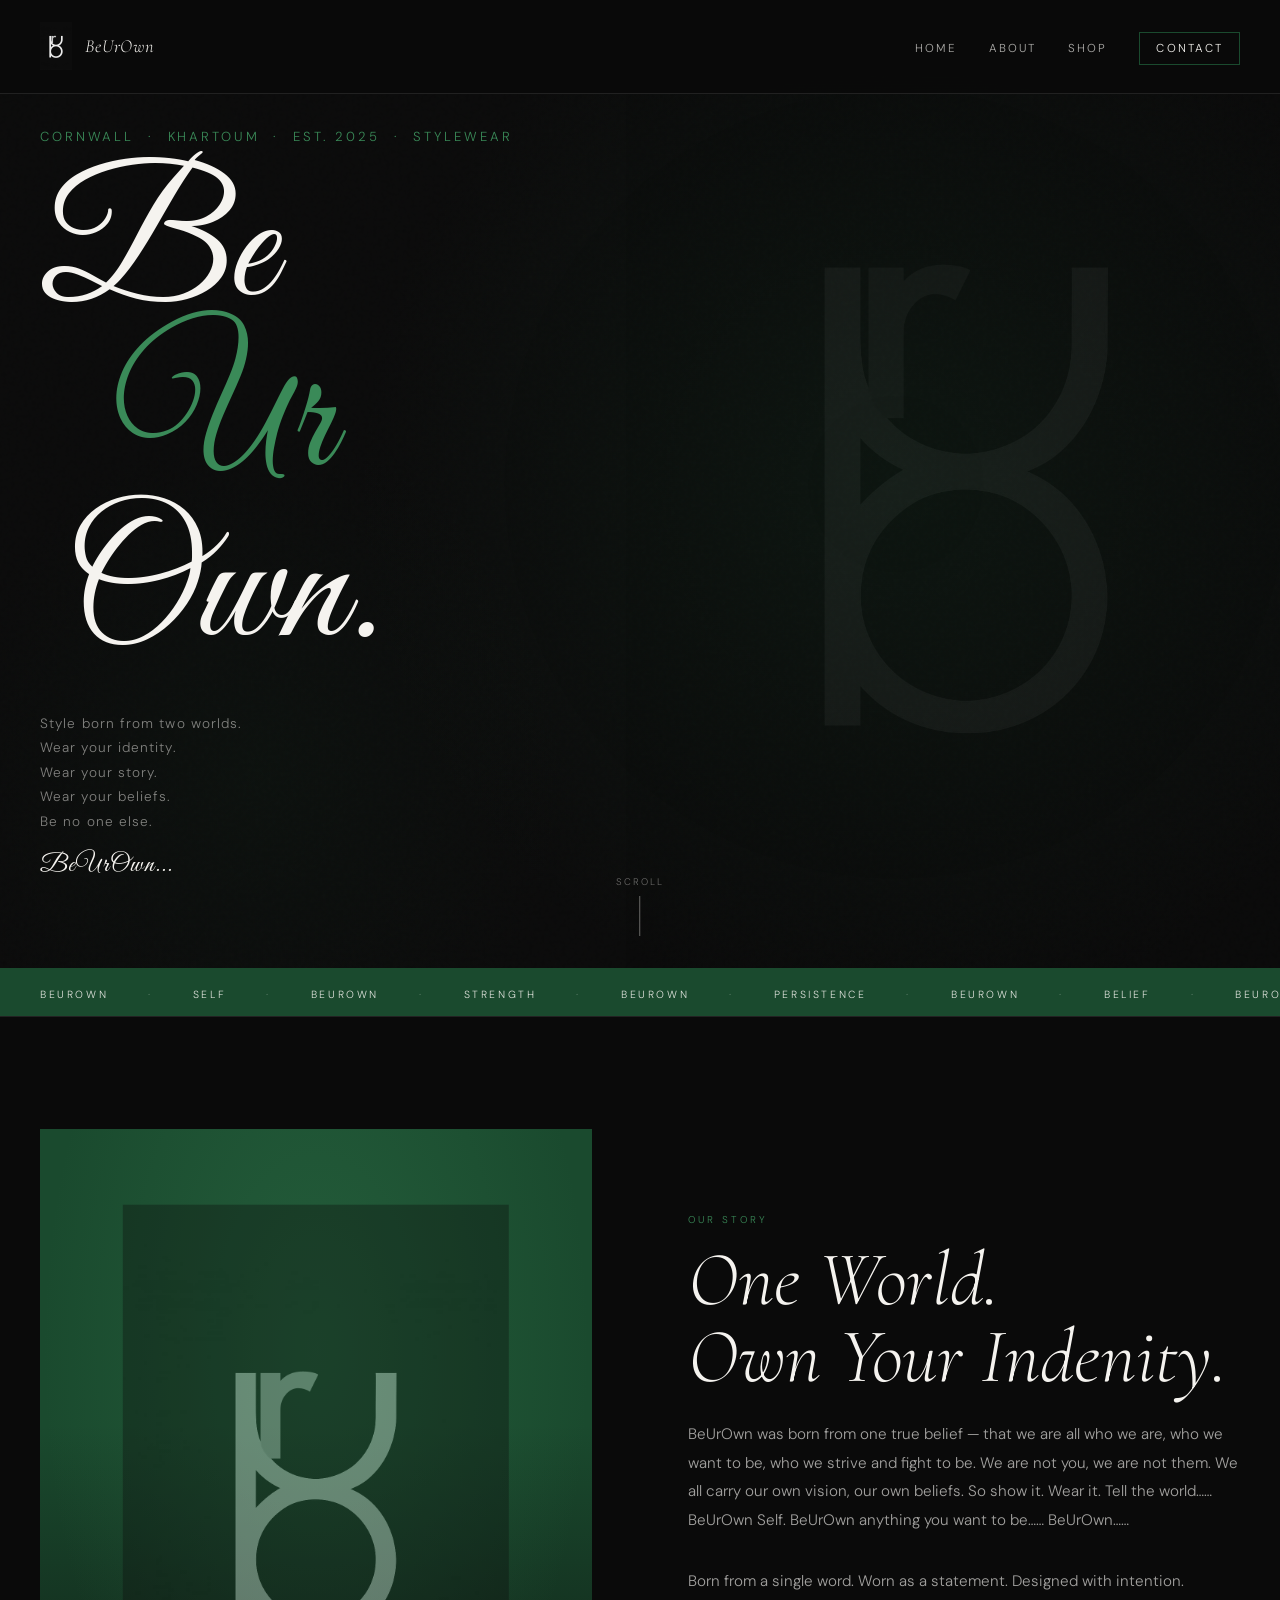
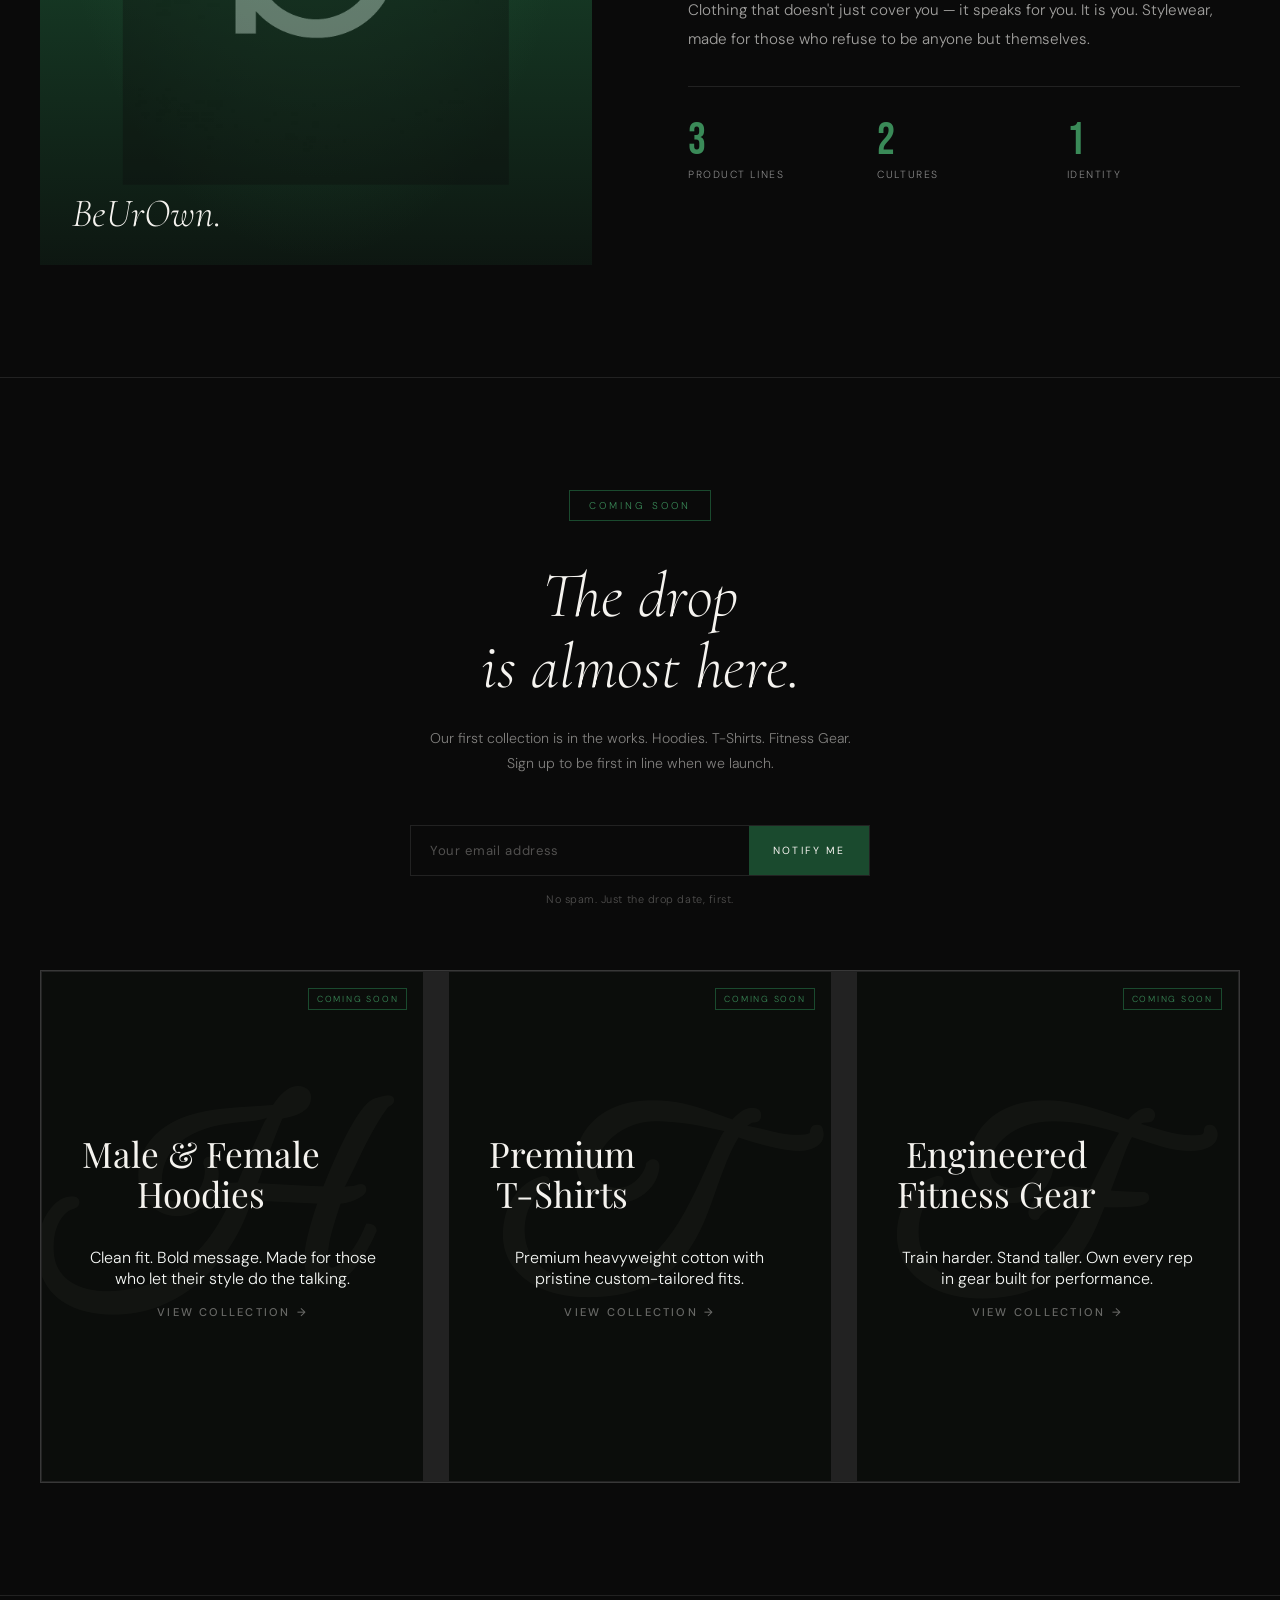
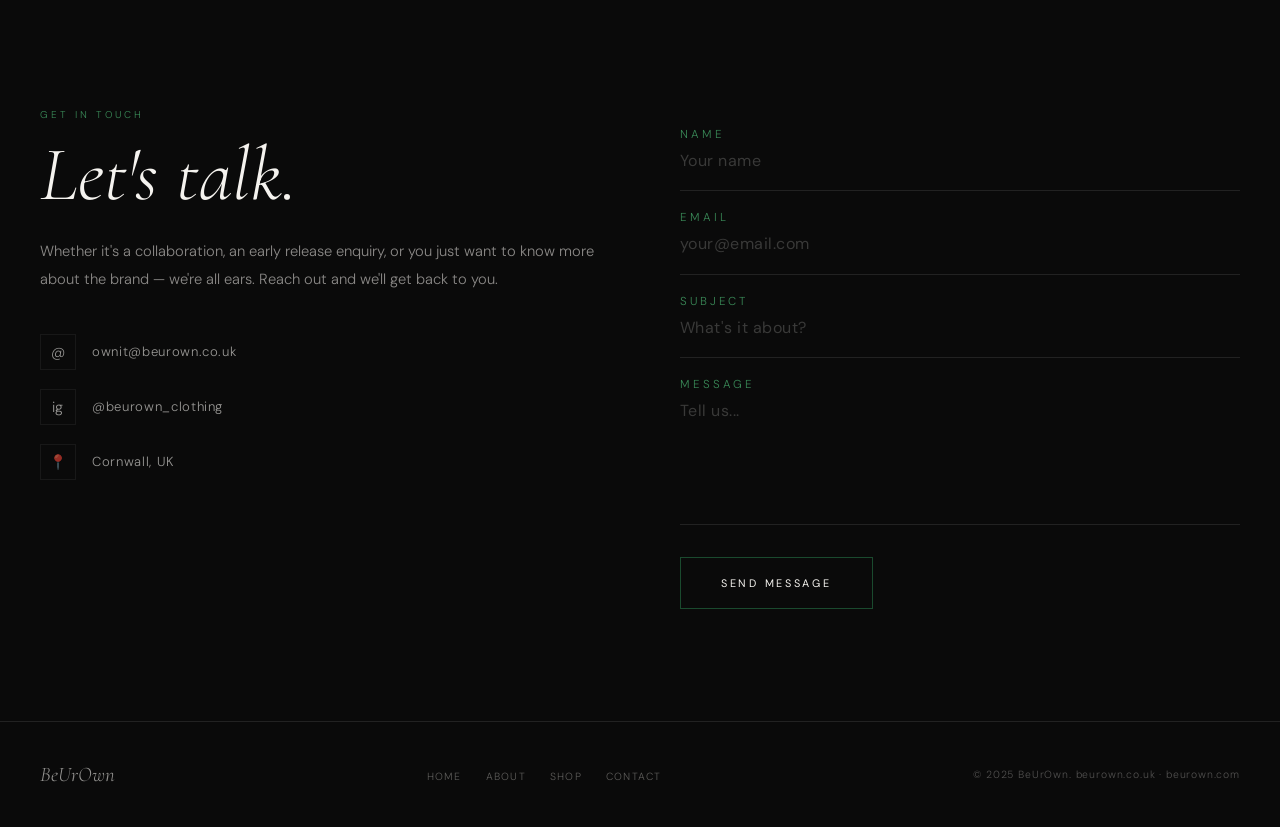
==== index.html @ b6cfb70a "Update index.html" ====
<!DOCTYPE html>
<html lang="en">
<head>
<meta charset="UTF-8">
<meta name="viewport" content="width=device-width, initial-scale=1.0">
<title>BeUrOwn — Stylewear</title>
<link rel="preconnect" href="https://fonts.googleapis.com">
<link rel="preconnect" href="https://fonts.gstatic.com" crossorigin>
<link href="https://fonts.googleapis.com/css2?family=Cormorant+Garamond:ital,wght@0,300;0,400;0,600;1,300;1,400&family=Bebas+Neue&family=Great+Vibes&family=Playfair+Display:ital,wght@1,400;1,700&family=DM+Sans:wght@300;400;500&display=swap" rel="stylesheet">

<link rel="stylesheet" href="style.css">
<style>  
  :root {
    --black: #0a0a0a;
    --green: #1a4a2e;
    --green-light: #2d6e46;
    --green-accent: #3a8a58;
    --white: #f5f3ef;
    --grey: #888;
    --border: rgba(245,243,239,0.1);
  }

  * { margin: 0; padding: 0; box-sizing: border-box; }

  html { scroll-behavior: smooth; }

  body {
    background: var(--black);
    color: var(--white);
    font-family: 'DM Sans', sans-serif;
    font-weight: 300;
    overflow-x: hidden;
  }

  /* ── NAV ── */
  nav {
    position: fixed; top: 0; left: 0; right: 0; z-index: 100;
    display: flex; align-items: center; justify-content: space-between;
    padding: 1.4rem 2.5rem;
    background: rgba(10,10,10,0.85);
    backdrop-filter: blur(12px);
    border-bottom: 1px solid var(--border);
  }

  .nav-logo {
    display: flex; align-items: center; gap: 0.8rem;
    text-decoration: none;
  }

  /* SVG logo recreated in CSS */
  .logo-mark {
    width: 32px; height: 48px;
    position: relative; flex-shrink: 0;
  }

  .logo-mark svg { width: 100%; height: 100%; }

  .nav-wordmark {
    font-family: 'Cormorant Garamond', serif;
    font-style: italic;
    font-size: 1.15rem;
    letter-spacing: 0.05em;
    color: var(--white);
    line-height: 1;
  }

  .nav-links {
    display: flex; gap: 2rem; list-style: none;
  }

  .nav-links a {
    color: var(--white);
    text-decoration: none;
    font-size: 0.72rem;
    letter-spacing: 0.18em;
    text-transform: uppercase;
    opacity: 0.7;
    transition: opacity 0.2s, color 0.2s;
  }

  .nav-links a:hover { opacity: 1; color: var(--green-accent); }

  .nav-cta {
    font-size: 0.7rem;
    letter-spacing: 0.15em;
    text-transform: uppercase;
    color: var(--white) !important;
    opacity: 1 !important;
    border: 1px solid var(--green) !important;
    padding: 0.5rem 1rem;
    transition: background 0.2s !important;
  }
  .nav-cta:hover { background: var(--green) !important; }

  .hamburger {
    display: none;
    flex-direction: column; gap: 5px; cursor: pointer; padding: 4px;
  }
  .hamburger span {
    display: block; width: 24px; height: 1.5px; background: var(--white);
    transition: all 0.3s;
  }

  /* ── HERO ── */
  #home {
    min-height: 100vh;
    display: flex; flex-direction: column; justify-content: center;
    padding: 8rem 2.5rem 5rem;
    position: relative;
    overflow: hidden;
  }

  .hero-bg {
    position: absolute; inset: 0;
    background:
      radial-gradient(ellipse 60% 80% at 70% 50%, rgba(26,74,46,0.18) 0%, transparent 70%),
      radial-gradient(ellipse 40% 60% at 20% 80%, rgba(26,74,46,0.1) 0%, transparent 60%);
  }

  /* Grain texture */
  .hero-bg::after {
    content: '';
    position: absolute; inset: 0;
    background-image: url("data:image/svg+xml,%3Csvg viewBox='0 0 256 256' xmlns='http://www.w3.org/2000/svg'%3E%3Cfilter id='noise'%3E%3CfeTurbulence type='fractalNoise' baseFrequency='0.9' numOctaves='4' stitchTiles='stitch'/%3E%3C/filter%3E%3Crect width='100%25' height='100%25' filter='url(%23noise)' opacity='0.04'/%3E%3C/svg%3E");
    opacity: 0.4;
    pointer-events: none;
  }

  /* Large decorative logo in hero */
  .hero-deco-logo {
    position: absolute;
    right: -2%;
    top: 50%;
    transform: translateY(-50%);
    width: 60vw; max-width: 680px;
    opacity: 0.04;
    pointer-events: none;
  }

  .hero-content { position: relative; z-index: 2; max-width: 820px; }

  .hero-eyebrow {
    font-size: 0.82rem;
    letter-spacing: 0.22em;
    text-transform: uppercase;
    color: var(--green-accent);
    margin-bottom: 1.5rem;
    opacity: 1;
    animation: fadeUp 0.8s 0.1s both;
  }

  .hero-title {
    font-family: 'Great Vibes', cursive;
    font-size: clamp(5rem, 14vw, 12rem);
    font-weight: 400;
    line-height: 0.95;
    color: var(--white);
    opacity: 1;
    animation: fadeUp 0.9s 0.3s both;
  }

  .hero-title .line2 {
    display: block;
    padding-left: 6vw;
    color: var(--green-accent);
  }

  .hero-title .line3 {
    display: block;
    padding-left: 2vw;
  }

  .hero-sub {
    margin-top: 2rem;
    font-size: 0.85rem;
    letter-spacing: 0.08em;
    color: rgba(245,243,239,0.5);
    max-width: 380px;
    line-height: 1.8;
    opacity: 1;
    animation: fadeUp 0.9s 0.5s both;
  }

  .hero-sub strong {
    font-family: 'Great Vibes', cursive;
    font-size: 1.6rem;
    font-weight: 400;
    color: var(--white);
    display: block;
    margin-top: 0.5rem;
  }

  .hero-scroll {
    position: absolute;
    bottom: 2rem; left: 50%;
    transform: translateX(-50%);
    display: flex; flex-direction: column; align-items: center; gap: 0.5rem;
    opacity: 0.4;
    animation: pulse 2s 2s infinite;
  }
  .hero-scroll span {
    font-size: 0.6rem; letter-spacing: 0.2em; text-transform: uppercase;
  }
  .hero-scroll-line {
    width: 1px; height: 40px; background: var(--white);
    animation: scrollLine 2s 2s infinite;
  }

  @keyframes scrollLine {
    0% { transform: scaleY(0); transform-origin: top; }
    50% { transform: scaleY(1); transform-origin: top; }
    51% { transform: scaleY(1); transform-origin: bottom; }
    100% { transform: scaleY(0); transform-origin: bottom; }
  }

  @keyframes fadeUp {
    from { opacity: 0; transform: translateY(30px); }
    to { opacity: 1; transform: translateY(0); }
  }

  @keyframes pulse {
    0%, 100% { opacity: 0.4; }
    50% { opacity: 0.8; }
  }

  /* ── MARQUEE ── */
  .marquee-strip {
    background: var(--green);
    padding: 0.85rem 0;
    overflow: hidden;
    white-space: nowrap;
  }

  .marquee-inner {
    display: inline-flex;
    animation: marquee 60s linear infinite;
  }

  .marquee-inner span {
    font-size: 0.65rem;
    letter-spacing: 0.25em;
    text-transform: uppercase;
    padding: 0 2.5rem;
    opacity: 0.9;
  }

  .marquee-inner .dot {
    color: rgba(245,243,239,0.4);
    padding: 0;
  }

  @keyframes marquee {
    from { transform: translateX(0); }
    to { transform: translateX(-50%); }
  }

  /* ── SECTIONS SHARED ── */
  section { padding: 7rem 2.5rem; }

  .section-label {
    font-size: 0.62rem;
    letter-spacing: 0.3em;
    text-transform: uppercase;
    color: var(--green-accent);
    margin-bottom: 1rem;
  }

  .section-title {
    font-family: 'Cormorant Garamond', serif;
    font-style: italic;
    font-size: clamp(2.8rem, 6vw, 5rem);
    font-weight: 300;
    line-height: 1;
    margin-bottom: 1.5rem;
  }

  /* ── ABOUT ── */
  #about {
    display: grid;
    grid-template-columns: 1fr 1fr;
    gap: 6rem;
    align-items: center;
    border-top: 1px solid var(--border);
  }

  .about-visual {
    position: relative;
    aspect-ratio: 3/4;
    background: #1a4a2e;
    overflow: hidden;
  }

  .about-visual::before {
    content: '';
    position: absolute; inset: 0;
    background:
      radial-gradient(ellipse at 50% 30%, rgba(58,138,88,0.3), transparent 70%),
      linear-gradient(180deg, transparent 40%, rgba(10,10,10,0.8) 100%);
  }

  /* Large watermark logo in about box */
  .about-visual-logo {
    position: absolute;
    top: 50%; left: 50%;
    transform: translate(-50%, -50%);
    width: 70%;
    opacity: 0.35;
  }

  .about-visual-text {
    position: absolute;
    bottom: 2rem; left: 2rem; right: 2rem;
    font-family: 'Cormorant Garamond', serif;
    font-style: italic;
    font-size: 2.5rem;
    line-height: 1;
    color: var(--white);
  }

  .about-content .body-text {
    font-size: 0.95rem;
    line-height: 1.9;
    color: rgba(245,243,239,0.65);
    margin-bottom: 2rem;
  }

  .about-stats {
    display: grid;
    grid-template-columns: repeat(3, 1fr);
    gap: 1rem;
    border-top: 1px solid var(--border);
    padding-top: 2rem;
    margin-top: 2rem;
  }

  .stat-num {
    font-family: 'Bebas Neue', sans-serif;
    font-size: 2.8rem;
    color: var(--green-accent);
    line-height: 1;
  }

  .stat-label {
    font-size: 0.65rem;
    letter-spacing: 0.15em;
    text-transform: uppercase;
    color: var(--grey);
    margin-top: 0.3rem;
  }

  /* ── SHOP ── */
  #shop {
    border-top: 1px solid var(--border);
    text-align: center;
  }

  .shop-inner {
    max-width: 700px; margin: 0 auto;
  }

  .coming-soon-badge {
    display: inline-block;
    border: 1px solid var(--green);
    color: var(--green-accent);
    font-size: 0.62rem;
    letter-spacing: 0.3em;
    text-transform: uppercase;
    padding: 0.5rem 1.2rem;
    margin-bottom: 2.5rem;
  }

  .shop-tagline {
    font-family: 'Cormorant Garamond', serif;
    font-style: italic;
    font-size: clamp(2rem, 5vw, 4rem);
    font-weight: 300;
    line-height: 1.1;
    margin-bottom: 1.5rem;
  }

  .shop-sub {
    font-size: 0.88rem;
    color: rgba(245,243,239,0.5);
    line-height: 1.8;
    margin-bottom: 3rem;
  }

  /* Email form */
  .email-form {
    display: flex;
    max-width: 460px;
    margin: 0 auto;
    border: 1px solid var(--border);
  }

  .email-form input {
    flex: 1;
    background: transparent;
    border: none;
    outline: none;
    padding: 1rem 1.2rem;
    color: var(--white);
    font-family: 'DM Sans', sans-serif;
    font-size: 0.82rem;
    letter-spacing: 0.05em;
  }

  .email-form input::placeholder { color: rgba(245,243,239,0.3); }

  .email-form button {
    background: var(--green);
    border: none;
    color: var(--white);
    font-family: 'DM Sans', sans-serif;
    font-size: 0.65rem;
    letter-spacing: 0.2em;
    text-transform: uppercase;
    padding: 1rem 1.5rem;
    cursor: pointer;
    transition: background 0.2s;
    white-space: nowrap;
  }

  .email-form button:hover { background: var(--green-light); }

  .form-note {
    font-size: 0.68rem;
    color: rgba(245,243,239,0.3);
    margin-top: 1rem;
    letter-spacing: 0.05em;
  }

  /* Product preview cards (coming soon) */
  .product-grid {
    display: grid;
    grid-template-columns: repeat(3, 1fr);
    gap: 1px;
    background: var(--border);
    margin-top: 5rem;
    border: 1px solid var(--border);
  }

  .product-card {
    background: var(--black);
    aspect-ratio: 3/4;
    display: flex; flex-direction: column;
    align-items: center; justify-content: center;
    gap: 1rem;
    position: relative;
    overflow: hidden;
    cursor: default;
  }

  .product-card::before {
    content: '';
    position: absolute; inset: 0;
    background: var(--green);
    opacity: 0.04;
    transition: opacity 0.3s;
  }

  .product-card:hover::before { opacity: 0.12; }

  .product-card-icon {
    font-family: 'Bebas Neue', sans-serif;
    font-size: 4rem;
    color: rgba(245,243,239,0.06);
    line-height: 1;
  }

  .product-card-label {
    font-size: 0.62rem;
    letter-spacing: 0.25em;
    text-transform: uppercase;
    color: rgba(245,243,239,0.3);
  }

  .product-card-badge {
    position: absolute; top: 1rem; right: 1rem;
    font-size: 0.55rem;
    letter-spacing: 0.2em;
    text-transform: uppercase;
    color: var(--green-accent);
    border: 1px solid var(--green);
    padding: 0.25rem 0.5rem;
  }

  /* ── CONTACT ── */
  #contact {
    border-top: 1px solid var(--border);
    display: grid;
    grid-template-columns: 1fr 1fr;
    gap: 5rem;
    align-items: start;
  }

  .contact-info .body-text {
    font-size: 0.92rem;
    line-height: 1.9;
    color: rgba(245,243,239,0.55);
    margin-bottom: 2.5rem;
  }

  .contact-detail {
    display: flex; flex-direction: column; gap: 1.2rem;
  }

  .contact-detail a {
    display: flex; align-items: center; gap: 1rem;
    color: var(--white);
    text-decoration: none;
    font-size: 0.82rem;
    letter-spacing: 0.05em;
    opacity: 0.6;
    transition: opacity 0.2s, color 0.2s;
  }

  .contact-detail a:hover { opacity: 1; color: var(--green-accent); }

  .contact-detail .icon {
    width: 36px; height: 36px;
    border: 1px solid var(--border);
    display: flex; align-items: center; justify-content: center;
    font-size: 0.9rem;
    flex-shrink: 0;
  }

  /* Contact form */
  .contact-form { display: flex; flex-direction: column; gap: 0; }

  .form-field {
    border-bottom: 1px solid var(--border);
    padding: 1.2rem 0;
    position: relative;
  }

  .form-field label {
    display: block;
    font-size: 0.72rem;
    letter-spacing: 0.25em;
    text-transform: uppercase;
    color: var(--green-accent);
    margin-bottom: 0.5rem;
  }

  .form-field input,
  .form-field textarea {
    width: 100%;
    background: transparent;
    border: none;
    outline: none;
    color: var(--white);
    font-family: 'DM Sans', sans-serif;
    font-size: 1rem;
    letter-spacing: 0.03em;
    resize: none;
  }

  .form-field textarea { min-height: 100px; }

  .form-field input::placeholder,
  .form-field textarea::placeholder { color: rgba(245,243,239,0.2); }

  .contact-submit {
    margin-top: 2rem;
    background: transparent;
    border: 1px solid var(--green);
    color: var(--white);
    font-family: 'DM Sans', sans-serif;
    font-size: 0.68rem;
    letter-spacing: 0.25em;
    text-transform: uppercase;
    padding: 1.1rem 2.5rem;
    cursor: pointer;
    transition: background 0.2s, border-color 0.2s;
    align-self: flex-start;
  }

  .contact-submit:hover {
    background: var(--green);
    border-color: var(--green);
  }

  /* ── FOOTER ── */
  footer {
    border-top: 1px solid var(--border);
    padding: 2.5rem 2.5rem;
    display: flex;
    align-items: center;
    justify-content: space-between;
    flex-wrap: wrap;
    gap: 1rem;
  }

  .footer-logo {
    font-family: 'Cormorant Garamond', serif;
    font-style: italic;
    font-size: 1.3rem;
    color: var(--white);
    opacity: 0.6;
  }

  .footer-copy {
    font-size: 0.65rem;
    color: rgba(245,243,239,0.3);
    letter-spacing: 0.08em;
  }

  .footer-links {
    display: flex; gap: 1.5rem; list-style: none;
  }

  .footer-links a {
    font-size: 0.65rem;
    letter-spacing: 0.12em;
    text-transform: uppercase;
    color: rgba(245,243,239,0.35);
    text-decoration: none;
    transition: color 0.2s;
  }
  .footer-links a:hover { color: var(--green-accent); }

  /* ── SUCCESS MESSAGE ── */
  .success-msg {
    display: none;
    color: var(--green-accent);
    font-size: 0.78rem;
    letter-spacing: 0.1em;
    text-transform: uppercase;
    margin-top: 0.8rem;
  }

  /* ── MOBILE ── */
  @media (max-width: 768px) {
    nav { padding: 1.2rem 1.5rem; }
    .nav-links { display: none; }
    .hamburger { display: flex; }

    #home { padding: 0 1.5rem 4rem; }

    .hero-deco-logo { opacity: 0.03; width: 90vw; right: -10%; }

    #about {
      grid-template-columns: 1fr;
      gap: 3rem;
      padding: 5rem 1.5rem;
    }

    .about-visual { aspect-ratio: 4/3; }

    #shop { padding: 5rem 1.5rem; }

    .product-grid { grid-template-columns: 1fr; }
    .product-grid .product-card:last-child { display: flex; }

    #contact {
      grid-template-columns: 1fr;
      gap: 3rem;
      padding: 5rem 1.5rem;
    }

    footer {
      padding: 2rem 1.5rem;
      flex-direction: column;
      text-align: center;
    }

    .email-form { flex-direction: column; }
    .email-form button { width: 100%; }

    section { padding: 5rem 1.5rem; }
  }

  /* Mobile nav open state */
  .nav-open .nav-links {
    display: flex;
    flex-direction: column;
    position: fixed;
    inset: 0;
    background: var(--black);
    align-items: center;
    justify-content: center;
    gap: 2.5rem;
    z-index: 99;
  }

  .nav-open .nav-links a {
    font-size: 1.2rem;
    opacity: 0.9;
  }

  /* Scroll reveal */
  .reveal {
    opacity: 0;
    transform: translateY(24px);
    transition: opacity 0.7s ease, transform 0.7s ease;
  }

  .reveal.visible {
    opacity: 1;
    transform: translateY(0);
  }
</style>
</head>
<body>

<!-- NAV -->
<nav id="navbar">
  <a href="#home" class="nav-logo">
    <div class="logo-mark">
      <img src="[data-uri]" alt="BeUrOwn logo" style="width:100%;height:100%;object-fit:contain;"/>
    </div>
    <span class="nav-wordmark">BeUrOwn</span>
  </a>

  <ul class="nav-links" id="navLinks">
    <li><a href="#home">Home</a></li>
    <li><a href="#about">About</a></li>
    <li><a href="#shop">Shop</a></li>
    <li><a href="#contact" class="nav-cta">Contact</a></li>
  </ul>

  <div class="hamburger" id="hamburger" onclick="toggleNav()">
    <span></span><span></span><span></span>
  </div>
</nav>


<!-- HERO -->
<section id="home">
  <div class="hero-bg"></div>

  <!-- Decorative large logo -->
  <div class="hero-deco-logo">
    <img src="[data-uri]" alt="" style="width:100%;height:100%;object-fit:contain;"/>
  </div>

  <div class="hero-content">
    <p class="hero-eyebrow">Cornwall &nbsp;·&nbsp; Khartoum &nbsp;·&nbsp; Est. 2025 &nbsp;·&nbsp; Stylewear</p>
    <h1 class="hero-title">
      Be<span class="line2">Ur</span><span class="line3">Own.</span>
    </h1>
    <p class="hero-sub">Style born from two worlds.<br>Wear your identity.<br>Wear your story.<br>Wear your beliefs.<br>Be no one else.<br><strong>BeUrOwn...</strong></p>
  </div>

  <div class="hero-scroll">
    <span>Scroll</span>
    <div class="hero-scroll-line"></div>
  </div>
</section>


<!-- MARQUEE -->
<div class="marquee-strip">
  <div class="marquee-inner">
    <span>BeUrOwn</span><span class="dot">·</span>
    <span>Self</span><span class="dot">·</span>
    <span>BeUrOwn</span><span class="dot">·</span>
    <span>Strength</span><span class="dot">·</span>
    <span>BeUrOwn</span><span class="dot">·</span>
    <span>Persistence</span><span class="dot">·</span>
    <span>BeUrOwn</span><span class="dot">·</span>
    <span>Belief</span><span class="dot">·</span>
    <span>BeUrOwn</span><span class="dot">·</span>
    <span>Authenticity</span><span class="dot">·</span>
    <span>BeUrOwn</span><span class="dot">·</span>
    <span>Power</span><span class="dot">·</span>
    <span>BeUrOwn</span><span class="dot">·</span>
    <span>Beautiful</span><span class="dot">·</span>
    <span>BeUrOwn</span><span class="dot">·</span>
    <span>Hero</span><span class="dot">·</span>
    <span>BeUrOwn</span><span class="dot">·</span>
    <span>Captain</span><span class="dot">·</span>
    <!-- duplicate for seamless loop -->
    <span>BeUrOwn</span><span class="dot">·</span>
    <span>Self</span><span class="dot">·</span>
    <span>BeUrOwn</span><span class="dot">·</span>
    <span>Strength</span><span class="dot">·</span>
    <span>BeUrOwn</span><span class="dot">·</span>
    <span>Persistence</span><span class="dot">·</span>
    <span>BeUrOwn</span><span class="dot">·</span>
    <span>Belief</span><span class="dot">·</span>
    <span>BeUrOwn</span><span class="dot">·</span>
    <span>Authenticity</span><span class="dot">·</span>
    <span>BeUrOwn</span><span class="dot">·</span>
    <span>Power</span><span class="dot">·</span>
    <span>BeUrOwn</span><span class="dot">·</span>
    <span>Beautiful</span><span class="dot">·</span>
    <span>BeUrOwn</span><span class="dot">·</span>
    <span>Hero</span><span class="dot">·</span>
    <span>BeUrOwn</span><span class="dot">·</span>
    <span>Captain</span><span class="dot">·</span>
  </div>
</div>


<!-- ABOUT -->
<section id="about">
  <div class="about-visual reveal">
    <div class="about-visual-logo">
      <img src="[data-uri]" alt="" style="width:100%;height:100%;object-fit:contain;"/>
    </div>
    <div class="about-visual-text">BeUrOwn.</div>
  </div>

  <div class="about-content reveal">
    <p class="section-label">Our Story</p>
    <h2 class="section-title">One World.<br>Own Your Indenity.</h2>
    <p class="body-text">
      BeUrOwn was born from one true belief — that we are all who we are, who we want to be, who we strive and fight to be. We are not you, we are not them. We all carry our own vision, our own beliefs. So show it. Wear it. Tell the world…… BeUrOwn Self. BeUrOwn anything you want to be…… BeUrOwn……
    </p>
    <p class="body-text">
      Born from a single word. Worn as a statement. Designed with intention. Clothing that doesn't just cover you — it speaks for you. It is you. Stylewear, made for those who refuse to be anyone but themselves.
    </p>
    <div class="about-stats">
      <div>
        <div class="stat-num">3</div>
        <div class="stat-label">Product Lines</div>
      </div>
      <div>
        <div class="stat-num">2</div>
        <div class="stat-label">Cultures</div>
      </div>
      <div>
        <div class="stat-num">1</div>
        <div class="stat-label">Identity</div>
      </div>
    </div>
  </div>
</section>


<!-- SHOP -->
<section id="shop">

 <div class="shop-inner reveal">
    <div class="coming-soon-badge">Coming Soon</div>
    <h2 class="shop-tagline">The drop<br>is almost here.</h2>
    <p class="shop-sub">
      Our first collection is in the works. Hoodies. T-Shirts. Fitness Gear.<br>
      Sign up to be first in line when we launch.
    </p>

    <form class="email-form" onsubmit="handleSignup(event)">
      <input type="email" id="emailInput" placeholder="Your email address" required>
      <button type="submit">Notify Me</button>
    </form>
    <p class="form-note">No spam. Just the drop date, first.</p>
    <p class="success-msg" id="successMsg">✓ You're on the list. Stay ready.</p>
  </div>

  <div class="categories-grid reveal">

    <a href="hoodies.html" class="product-card">
        <div class="product-card-icon">H</div>
        <div class="product-card-badge">Coming Soon</div>
        <h3 class="product-card-title">
            <span>Male & Female</span>
            <span>Hoodies</span>
        </h3>
        <p class="product-card-desc">
            Clean fit. Bold message. Made for those who let their style do the talking.
        </p>
        <div class="product-card-action">
            View Collection <span class="action-arrow">&rarr;</span>
        </div>
    </a>

    <a href="t-shirts.html" class="product-card">
        <div class="product-card-icon">T</div>
        <div class="product-card-badge">Coming Soon</div>
        <h3 class="product-card-title">
            <span>Premium</span>
            <span>T-Shirts</span>
        </h3>
        <p class="product-card-desc">
            Premium heavyweight cotton with pristine custom-tailored fits.
        </p>
        <div class="product-card-action">
            View Collection <span class="action-arrow">&rarr;</span>
        </div>
    </a>

    <a href="fitness.html" class="product-card">
        <div class="product-card-icon">F</div>
        <div class="product-card-badge">Coming Soon</div>
        <h3 class="product-card-title">
            <span>Engineered</span>
            <span>Fitness Gear</span>
        </h3>
        <p class="product-card-desc">
            Train harder. Stand taller. Own every rep in gear built for performance.
        </p>
        <div class="product-card-action">
            View Collection <span class="action-arrow">&rarr;</span>
        </div>
    </a>

  </div>
</section>


<!-- CONTACT -->
<section id="contact">
  <div class="contact-info reveal">
    <p class="section-label">Get In Touch</p>
    <h2 class="section-title">Let's talk.</h2>
    <p class="body-text">
      Whether it's a collaboration, an early release enquiry, or you just want to know more about the brand — we're all ears. Reach out and we'll get back to you.
    </p>
    <div class="contact-detail">
      <a href="mailto:ownit@beurown.co.uk">
        <span class="icon">@</span>
        ownit@beurown.co.uk
      </a>
      <a href="https://instagram.com/beurown_clothing" target="_blank">
        <span class="icon">ig</span>
        @beurown_clothing
      </a>
      <a href="https://www.google.com/maps?q=Tywardreath+Cornwall+UK" target="_blank">
        <span class="icon">📍</span>
        Cornwall, UK
      </a>
    </div>
  </div>

  <form class="contact-form reveal" onsubmit="handleContact(event)">
    <div class="form-field">
      <label>Name</label>
      <input type="text" placeholder="Your name" required>
    </div>
    <div class="form-field">
      <label>Email</label>
      <input type="email" placeholder="your@email.com" required>
    </div>
    <div class="form-field">
      <label>Subject</label>
      <input type="text" placeholder="What's it about?">
    </div>
    <div class="form-field">
      <label>Message</label>
      <textarea placeholder="Tell us..."></textarea>
    </div>
    <button type="submit" class="contact-submit">Send Message</button>
    <p class="success-msg" id="contactSuccess">✓ Message sent. We'll be in touch.</p>
  </form>
</section>


<!-- FOOTER -->
<footer>
  <div class="footer-logo">BeUrOwn</div>
  <ul class="footer-links">
    <li><a href="#home">Home</a></li>
    <li><a href="#about">About</a></li>
    <li><a href="#shop">Shop</a></li>
    <li><a href="#contact">Contact</a></li>
  </ul>
  <p class="footer-copy">© 2025 BeUrOwn. beurown.co.uk · beurown.com</p>
</footer>


<script>
  // Mobile nav toggle
  function toggleNav() {
    document.body.classList.toggle('nav-open');
  }

  // Close mobile nav on link click
  document.querySelectorAll('.nav-links a').forEach(link => {
    link.addEventListener('click', () => {
      document.body.classList.remove('nav-open');
    });
  });

  // Scroll reveal
  const observer = new IntersectionObserver((entries) => {
    entries.forEach((e, i) => {
      if (e.isIntersecting) {
        setTimeout(() => e.target.classList.add('visible'), i * 100);
      }
    });
  }, { threshold: 0.1 });

  document.querySelectorAll('.reveal').forEach(el => observer.observe(el));

  // Email signup
  function handleSignup(e) {
    e.preventDefault();
    const btn = e.target.querySelector('button');
    btn.textContent = '✓ Done';
    btn.style.background = 'var(--green-light)';
    document.getElementById('successMsg').style.display = 'block';
    document.getElementById('emailInput').value = '';
  }

  // Contact form
  function handleContact(e) {
    e.preventDefault();
    const btn = e.target.querySelector('button');
    btn.textContent = '✓ Sent';
    btn.style.background = 'var(--green)';
    document.getElementById('contactSuccess').style.display = 'block';
    e.target.querySelectorAll('input, textarea').forEach(f => f.value = '');
  }

  // Sticky nav background
  window.addEventListener('scroll', () => {
    const nav = document.getElementById('navbar');
    nav.style.borderBottomColor = window.scrollY > 50
      ? 'rgba(26,74,46,0.3)'
      : 'rgba(245,243,239,0.1)';
  });
</script>

</body>
</html>
---- style.css ----
/* PRODUCT CARD — GLOBAL, CLEAN VERSION */

.product-card,
.product-card:visited,
.product-card:active {
  color: #fff !important;
  text-decoration: none;
}

.product-card {
  display: flex;
  flex-direction: column;
  align-items: center;
  justify-content: center;
  gap: 1rem;
  background: var(--black);
  aspect-ratio: 3/4;
  position: relative;
  overflow: hidden;
  cursor: pointer;

  /* Hover motion + glow */
  transition: transform 0.25s ease,
              box-shadow 0.25s ease,
              color 0.25s ease;
}

.product-card:hover {
  transform: translateY(-4px);
  box-shadow: 0 8px 22px rgba(0, 196, 107, 0.35);
  color: #00a85d !important;
}

/* Green overlay tint */
.product-card::before {
  content: '';
  position: absolute;
  inset: 0;
  background: var(--green);
  opacity: 0.04;
  transition: opacity 0.3s;
}

.product-card:hover::before {
  opacity: 0.12;
}

/* Badge hover flip */
.product-card:hover .product-card-badge {
  background: #00c46b;
  color: #fff;
  transition: background 0.25s ease, color 0.25s ease;
}

/* Icon */
.product-card-icon {
  font-size: 60px;
  font-weight: 700;
}

/* Label underline animation */
.product-card-label {
  font-size: 24px;
  font-weight: 600;
  position: relative;
  display: inline-block;
}

/* Update the name to -title: */
.product-card-title::after {
  content: "";
  position: absolute;
  left: 0;
  bottom: -6px;
  width: 0%;
  height: 2px;
  background: #00c46b;
  transition: width 0.25s ease;
}

/* Update the hover name to -title: */
.product-card:hover .product-card-title::after {
  width: 100%;
}

/* ==========================================================================
   PRODUCT CARD — GLOBAL MASTER VERSION
   ========================================================================== */

.product-card,
.product-card:visited,
.product-card:active {
  color: #fff !important;
  text-decoration: none;
}

.product-card {
  display: flex;
  flex-direction: column;
  align-items: center;
  justify-content: center;
  gap: 1rem;
  background: var(--black);
  aspect-ratio: 3/4;
  position: relative;
  overflow: hidden;
  cursor: pointer; /* Pointer cursor enabled globally */

  /* Hover motion + glow */
  transition: transform 0.25s ease,
              box-shadow 0.25s ease,
              color 0.25s ease;
}

.product-card:hover {
  transform: translateY(-4px);
  box-shadow: 0 8px 22px rgba(0, 196, 107, 0.35); /* Green glow edge */
  color: #00a85d !important;
}

/* Green overlay tint */
.product-card::before {
  content: '';
  position: absolute;
  inset: 0;
  background: var(--green);
  opacity: 0.04;
  transition: opacity 0.3s;
}

.product-card:hover::before {
  opacity: 0.12;
}

/* Badge hover flip (if used) */
.product-card:hover .product-card-badge {
  background: #00c46b;
  color: #fff;
  transition: background 0.25s ease, color 0.25s ease;
}

/* Icon / Large Letter */
.product-card-icon {
  font-family: 'Bebas Neue', sans-serif;
  font-size: 4rem; /* Match your index page font layout */
  color: rgba(245,243,239,0.06);
  line-height: 1;
  transition: color 0.25s ease;
}

/* Label underline animation */
.product-card-label {
  font-size: 0.62rem;          /* Match the refined uppercase index size */
  letter-spacing: 0.25em;
  text-transform: uppercase;
  color: rgba(245,243,239,0.5); /* Boosted visibility slightly from 0.3 */
  position: relative;
  display: inline-block;
  transition: color 0.25s ease;
}

/* Left-to-right scrolling underline bar under the letter/label */
.product-card-label::after {
  content: "";
  position: absolute;
  left: 0;
  bottom: -4px;
  width: 0%;
  height: 3px;
  background: #00c46b;
  transition: width 0.25s ease;
}

.product-card:hover .product-card-label::after {
  width: 100%;
}

/* Turn text fully vibrant when parent box is hovered */
.product-card:hover .product-card-label {
  color: #fff;
}
.product-card:hover .product-card-icon {
  color: rgba(0, 196, 107, 0.2);
}

/* Ensure the categories container builds clean, standard grids */
.categories-grid, .product-grid {
  display: grid;
  grid-template-columns: repeat(2, 1fr); /* Generates 2 equal columns side by side */
  gap: 1px;                             /* Creates that slick 1px thin separator line */
  background: var(--border);            /* The underlying line color */
  border: 1px solid var(--border);      /* Outside bounding box line */
  margin-top: 5rem;
}

/* ==========================================================================
   HOMEPAGE GRID CARDS - EDITORIAL LOOK (PIC 2 STYLE)
   ========================================================================== */

/* The outer grid container box layout rule */
.categories-grid, .product-grid {
  display: grid;
  grid-template-columns: repeat(3, 1fr); /* 3 side-by-side squares on desktop */
  gap: 1.5rem;
  margin-top: 4rem;
}

/* Master Box Configuration */
.product-card {
  background: #0a0a0a;
  aspect-ratio: 4/5; /* Slightly taller to comfortably fit paragraph text lines */
  padding: 3rem 2.5rem;
  display: flex;
  flex-direction: column;
  align-items: flex-start;    /* 👈 Hard-aligns all elements to the left edge */
  justify-content: flex-end;  /* 👈 Anchors content elements toward the bottom */
  position: relative;
  overflow: hidden;
  text-decoration: none;
  cursor: pointer;
  border: 1px solid var(--border, #1a1a1a);
  transition: transform 0.25s ease, box-shadow 0.25s ease;
}

/* Slick Green Hover Glow Trim Box */
.product-card:hover {
  transform: translateY(-4px);
  box-shadow: 0 8px 24px rgba(0, 196, 107, 0.15);
  border-color: rgba(0, 196, 107, 0.3);
}

/* Giant Script Font Background Letter Asset */
/* Giant Script Font Background Letter Asset */
.product-card-icon {
  font-family: 'Great Vibes', cursive !important;
  font-size: 14rem !important;
  color: rgba(245, 243, 239, 0.03) !important; /* Elegant faint backdrop presentation */
  line-height: 1;
  position: absolute !important;
  
  /* 👇 This perfectly centers the watermark within the box */
  top: 50%; 
  left: 40%;
  transform: translate(-50%, -50%);
  
  z-index: 1;
  pointer-events: none;
  transition: color 0.25s ease;
}
.product-card:hover .product-card-icon {
  color: rgba(0, 196, 107, 0.05) !important; /* Glows faint green on hover */
}

/* Minimalist Green Outline Top Badge Style */
.product-card-badge {
  font-family: 'DM Sans', sans-serif;
  font-size: 0.55rem;
  letter-spacing: 0.15em;
  text-transform: uppercase;
  color: #00c46b;
  border: 1px solid rgba(0, 196, 107, 0.25);
  padding: 0.3rem 0.6rem;
  margin-bottom: auto; /* Pushes the badge perfectly to the top left corner */
  z-index: 2;
}

/* Elegant Serif Core Headers */
.product-card-title {
  font-family: 'Playfair Display', 'Cormorant Garamond', serif;
  font-size: 2.2rem;
  font-weight: 400;
  line-height: 1.15;
  color: #f5f3ef;
  margin: 0 0 1rem 0;
  display: flex;
  flex-direction: column; /* Splitting names cleanly into separate lines */
  z-index: 2;
  position: relative;
  align-self: flex-start; 
}
}

/* Left-Aligned Paragraph Copy Styles */
.product-card-desc {
  font-family: 'DM Sans', sans-serif;
  font-size: 0.85rem;
  line-height: 1.5;
  color: rgba(245, 243, 239, 0.5);
  margin: 0 0 2rem 0;
  z-index: 2;
}

/* Editable Action Row Callout Link */
.product-card-action {
  font-family: 'DM Sans', sans-serif;
  font-size: 0.7rem;
  font-weight: 500;
  letter-spacing: 0.2em;
  text-transform: uppercase;
  color: rgba(245, 243, 239, 0.4);
  display: flex;
  align-items: center;
  gap: 0.4rem;
  z-index: 2;
  transition: color 0.25s ease;
}
.product-card:hover .product-card-action {
  color: #00c46b; /* Highlights green when card is hovered */
}

/* Interactive Link Arrow Element Indicator */
.action-arrow {
  display: inline-block;
  transition: transform 0.25s ease;
}
.product-card:hover .action-arrow {
  transform: translateX(4px); /* Shifts right subtly on hover */
}

/* Responsive Rule: Drop down to single stack cards on mobile viewports */
@media (max-width: 992px) {
  .categories-grid, .product-grid {
    grid-template-columns: 1fr;
    gap: 2rem;
  }
}
}
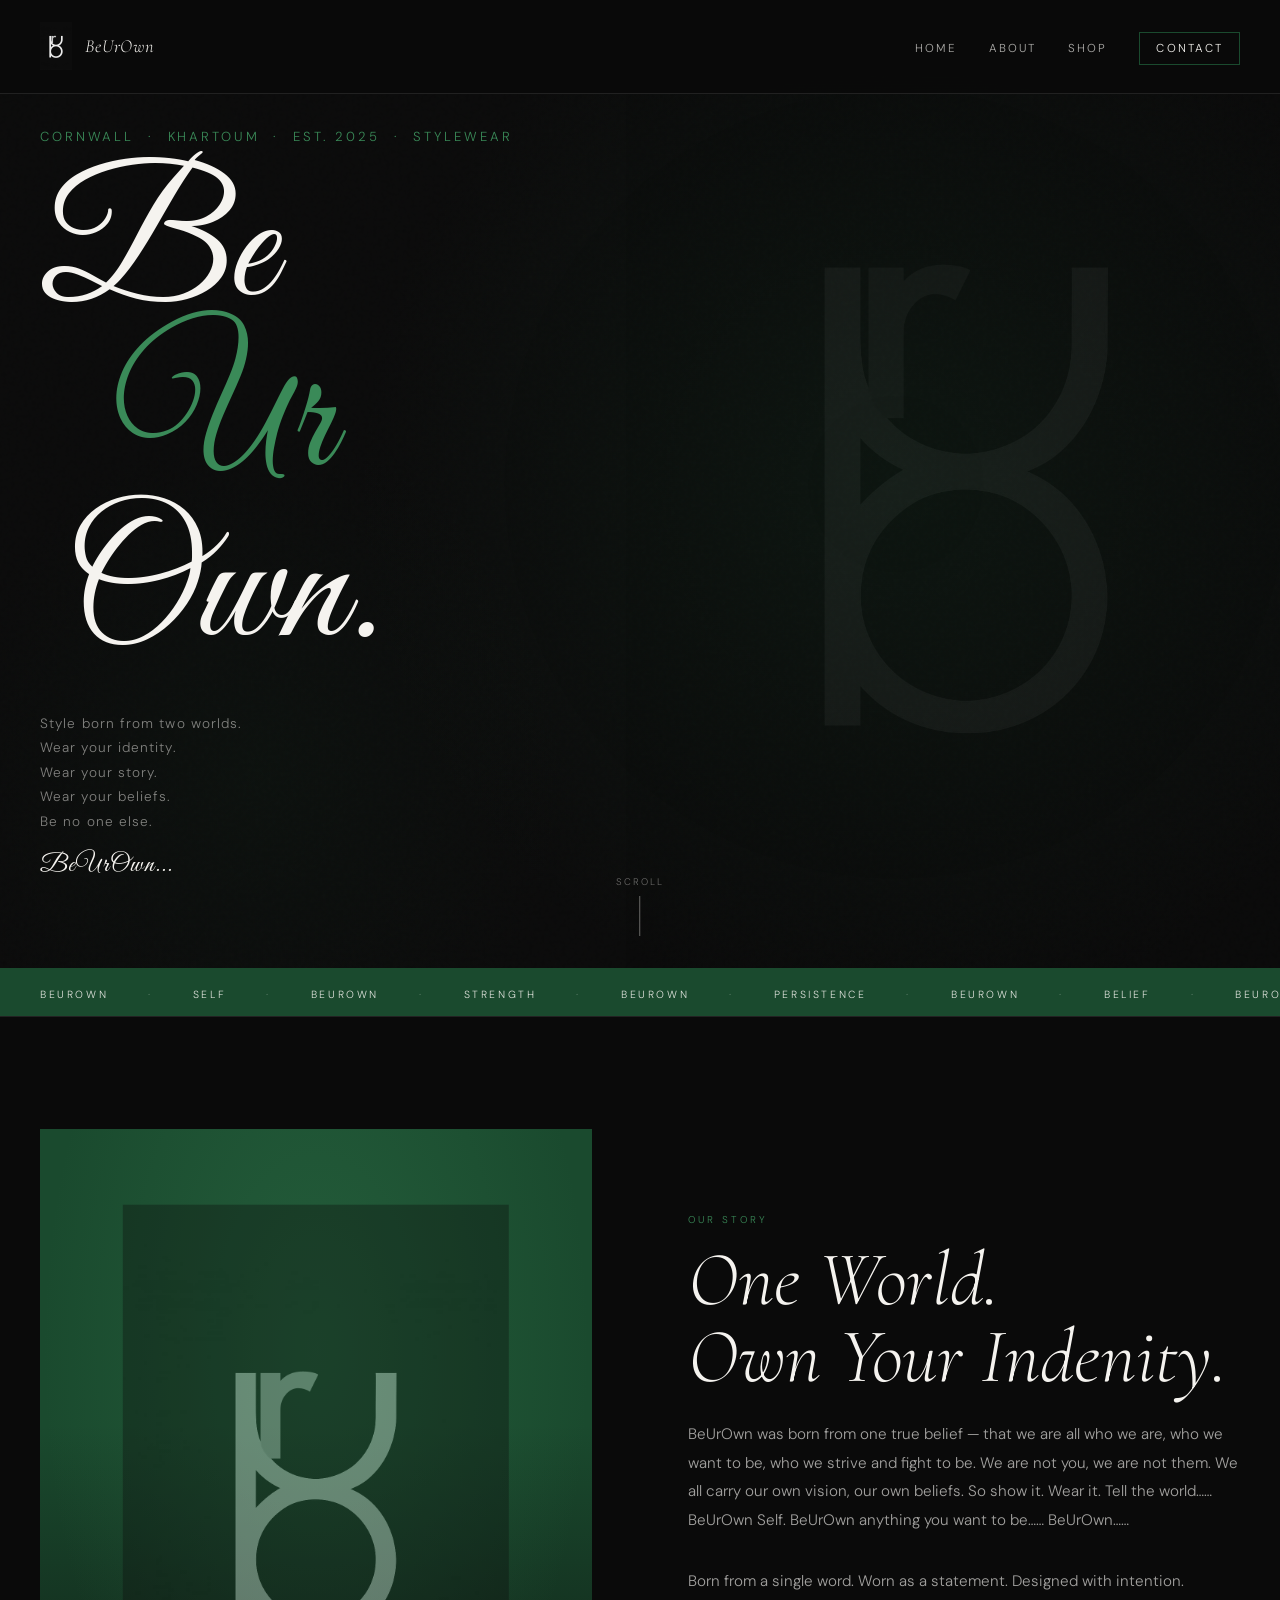
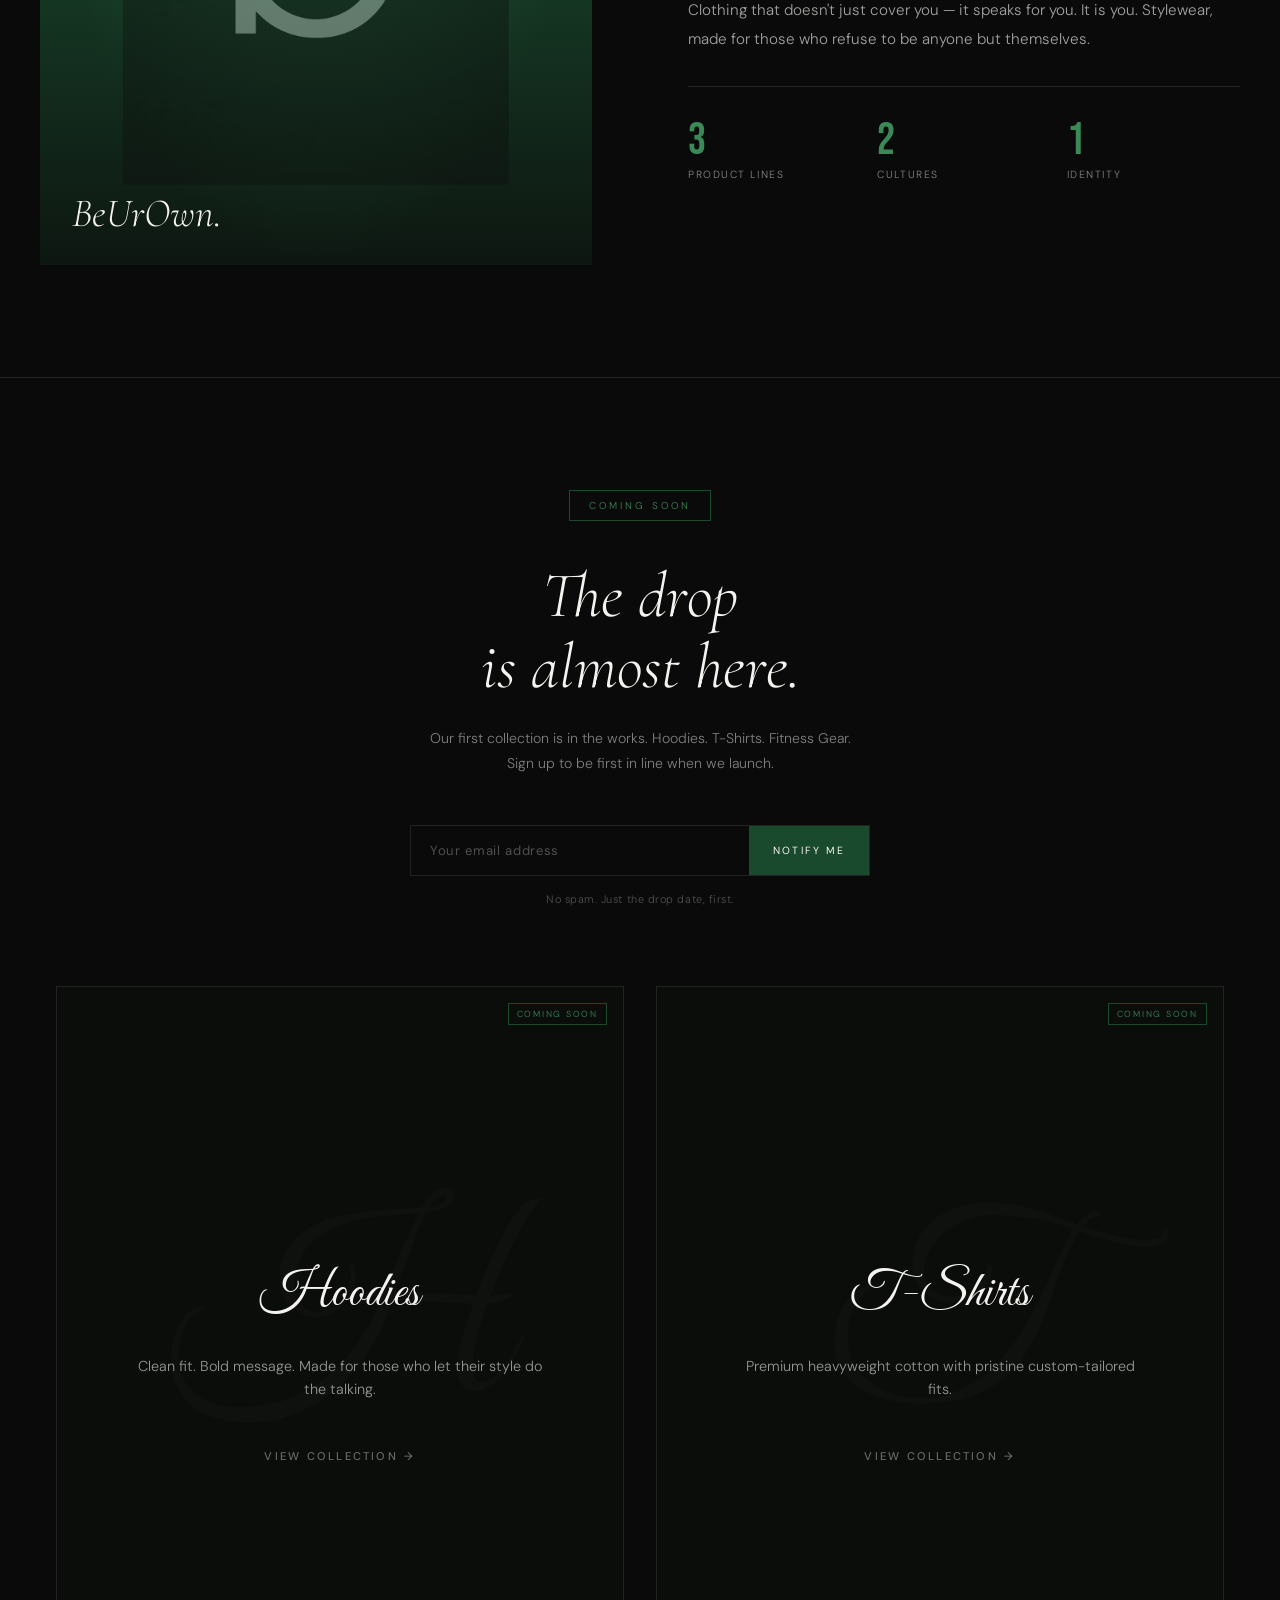
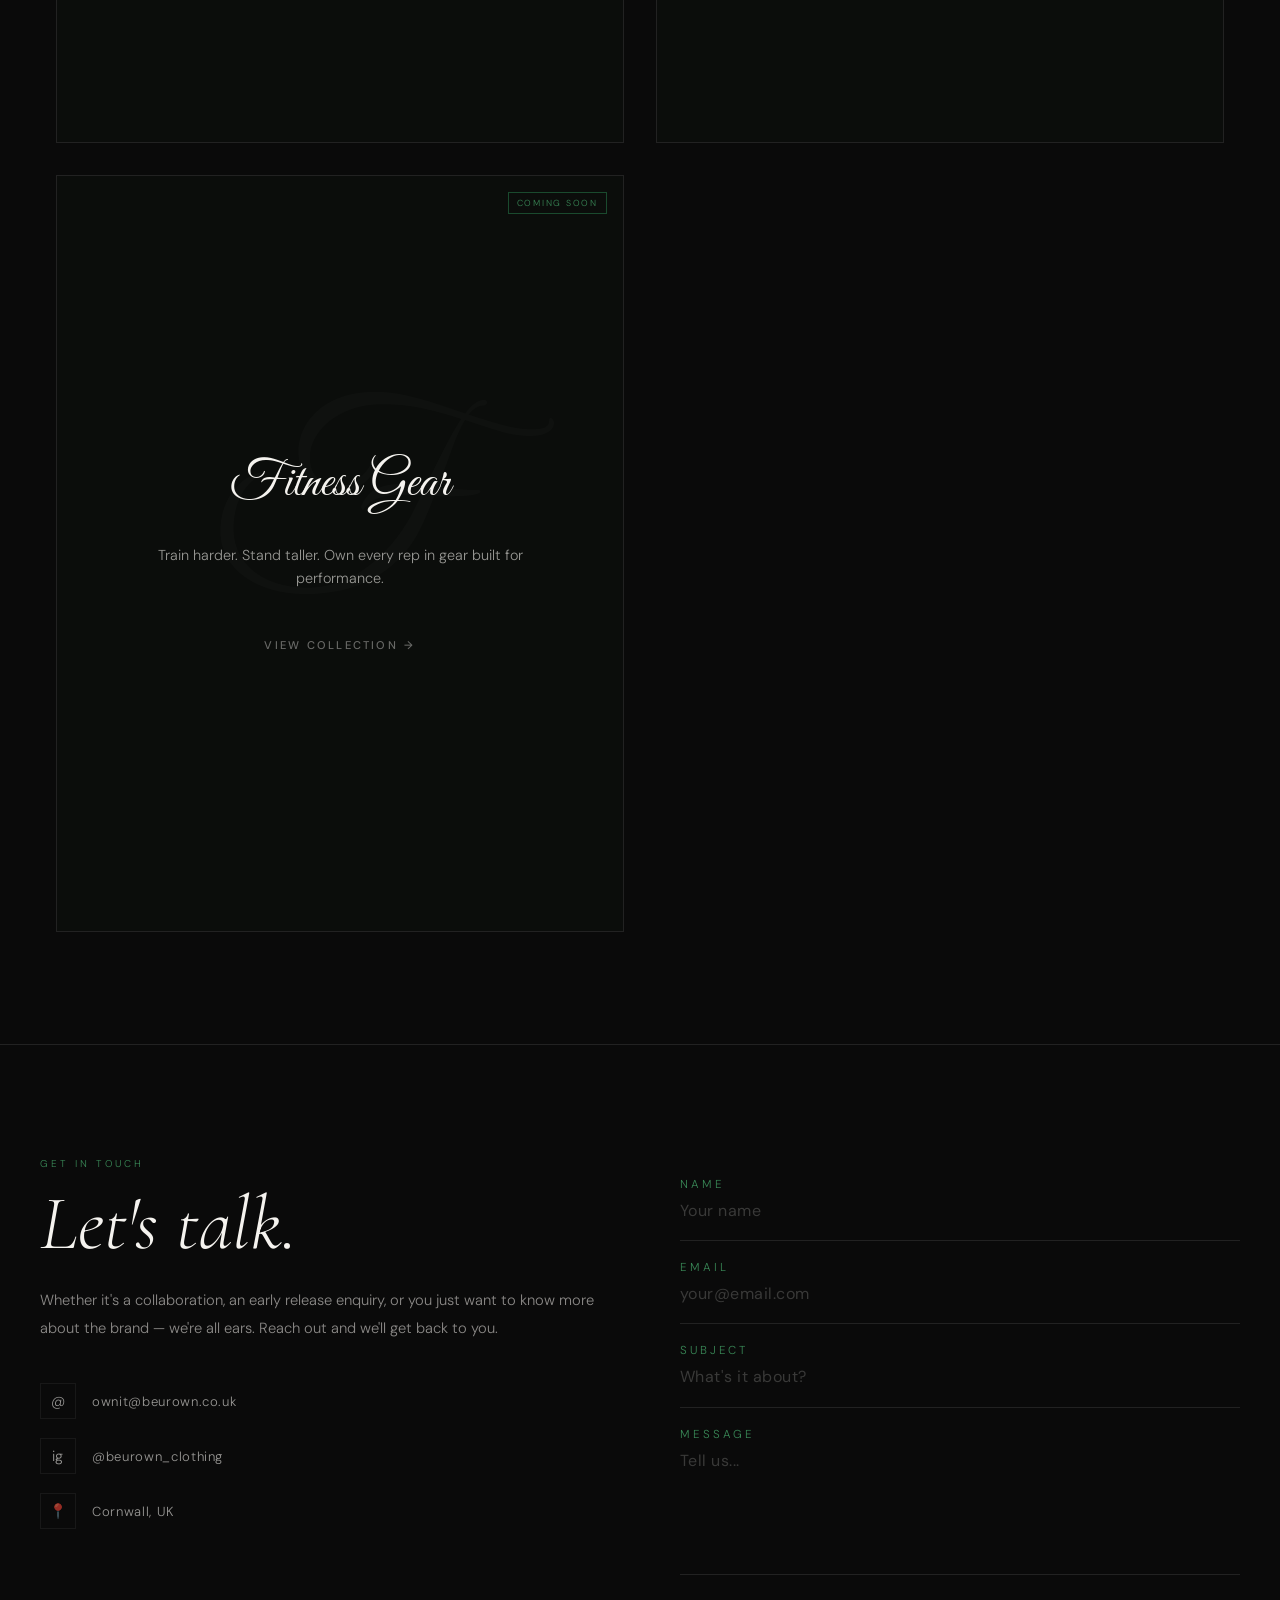
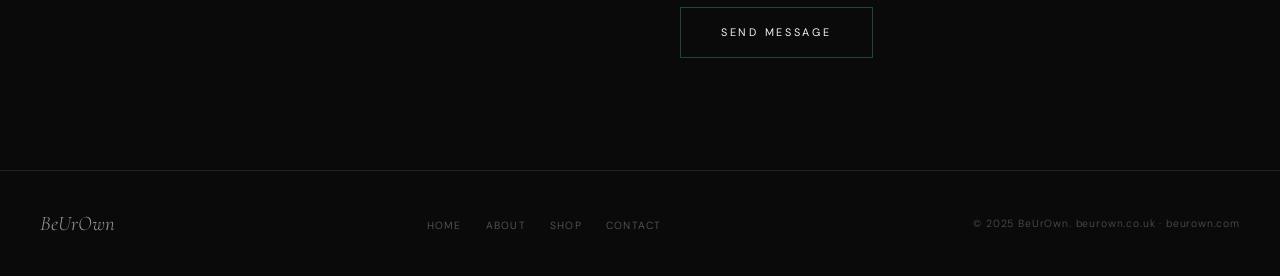
==== commit 6ca52c7b: "Update index.html" ====
--- a/index.html
+++ b/index.html
@@ -855,7 +855,6 @@
         <div class="product-card-icon">H</div>
         <div class="product-card-badge">Coming Soon</div>
         <h3 class="product-card-title">
-            <span>Male & Female</span>
             <span>Hoodies</span>
         </h3>
         <p class="product-card-desc">
@@ -870,7 +869,6 @@
         <div class="product-card-icon">T</div>
         <div class="product-card-badge">Coming Soon</div>
         <h3 class="product-card-title">
-            <span>Premium</span>
             <span>T-Shirts</span>
         </h3>
         <p class="product-card-desc">
@@ -885,7 +883,6 @@
         <div class="product-card-icon">F</div>
         <div class="product-card-badge">Coming Soon</div>
         <h3 class="product-card-title">
-            <span>Engineered</span>
             <span>Fitness Gear</span>
         </h3>
         <p class="product-card-desc">
--- a/style.css
+++ b/style.css
@@ -1,5 +1,41 @@
-/* PRODUCT CARD — GLOBAL, CLEAN VERSION */
+/* ==========================================================================
+   GLOBAL BRAND VARIABLES & RESETS
+   ========================================================================== */
+:root {
+  --black: #0a0a0a;
+  --green: #1a4a2e;
+  --green-light: #2d6e46;
+  --green-accent: #3a8a58;
+  --white: #f5f3ef;
+  --grey: #888;
+  --border: rgba(245,243,239,0.1);
+}
 
+* { margin: 0; padding: 0; box-sizing: border-box; }
+html { scroll-behavior: smooth; }
+
+body {
+  background: var(--black);
+  color: var(--white);
+  font-family: 'DM Sans', sans-serif;
+  font-weight: 300;
+  overflow-x: hidden;
+}
+
+/* ==========================================================================
+   PRODUCT GRID CONTAINER (2 COLUMNS - MATCHING IMAGES 1 & 2)
+   ========================================================================== */
+.categories-grid, .product-grid {
+  display: grid;
+  grid-template-columns: repeat(2, 1fr); /* 2 side-by-side columns */
+  gap: 2rem;
+  margin-top: 5rem;
+  padding: 0 1rem;
+}
+
+/* ==========================================================================
+   PRODUCT CARD (IMAGE 3 CENTERED STYLE MATCH)
+   ========================================================================== */
 .product-card,
 .product-card:visited,
 .product-card:active {
@@ -8,251 +44,51 @@
 }
 
 .product-card {
+  background: #0a0a0a;
+  aspect-ratio: 3/4;          /* Portrait ratio matching your layout vision */
+  padding: 3.5rem 2.5rem;
   display: flex;
   flex-direction: column;
-  align-items: center;
-  justify-content: center;
-  gap: 1rem;
-  background: var(--black);
-  aspect-ratio: 3/4;
+  align-items: center;       /* Centers badge, title, desc, action horizontally */
+  justify-content: center;   /* Centers the entire text block vertically */
+  text-align: center;        /* Centers the actual words within paragraph lines */
   position: relative;
   overflow: hidden;
   cursor: pointer;
-
-  /* Hover motion + glow */
-  transition: transform 0.25s ease,
-              box-shadow 0.25s ease,
-              color 0.25s ease;
-}
-
-.product-card:hover {
-  transform: translateY(-4px);
-  box-shadow: 0 8px 22px rgba(0, 196, 107, 0.35);
-  color: #00a85d !important;
-}
-
-/* Green overlay tint */
-.product-card::before {
-  content: '';
-  position: absolute;
-  inset: 0;
-  background: var(--green);
-  opacity: 0.04;
-  transition: opacity 0.3s;
-}
-
-.product-card:hover::before {
-  opacity: 0.12;
-}
-
-/* Badge hover flip */
-.product-card:hover .product-card-badge {
-  background: #00c46b;
-  color: #fff;
-  transition: background 0.25s ease, color 0.25s ease;
-}
-
-/* Icon */
-.product-card-icon {
-  font-size: 60px;
-  font-weight: 700;
-}
-
-/* Label underline animation */
-.product-card-label {
-  font-size: 24px;
-  font-weight: 600;
-  position: relative;
-  display: inline-block;
-}
-
-/* Update the name to -title: */
-.product-card-title::after {
-  content: "";
-  position: absolute;
-  left: 0;
-  bottom: -6px;
-  width: 0%;
-  height: 2px;
-  background: #00c46b;
-  transition: width 0.25s ease;
-}
-
-/* Update the hover name to -title: */
-.product-card:hover .product-card-title::after {
-  width: 100%;
-}
-
-/* ==========================================================================
-   PRODUCT CARD — GLOBAL MASTER VERSION
-   ========================================================================== */
-
-.product-card,
-.product-card:visited,
-.product-card:active {
-  color: #fff !important;
-  text-decoration: none;
-}
-
-.product-card {
-  display: flex;
-  flex-direction: column;
-  align-items: center;
-  justify-content: center;
-  gap: 1rem;
-  background: var(--black);
-  aspect-ratio: 3/4;
-  position: relative;
-  overflow: hidden;
-  cursor: pointer; /* Pointer cursor enabled globally */
-
-  /* Hover motion + glow */
-  transition: transform 0.25s ease,
-              box-shadow 0.25s ease,
-              color 0.25s ease;
-}
-
-.product-card:hover {
-  transform: translateY(-4px);
-  box-shadow: 0 8px 22px rgba(0, 196, 107, 0.35); /* Green glow edge */
-  color: #00a85d !important;
-}
-
-/* Green overlay tint */
-.product-card::before {
-  content: '';
-  position: absolute;
-  inset: 0;
-  background: var(--green);
-  opacity: 0.04;
-  transition: opacity 0.3s;
-}
-
-.product-card:hover::before {
-  opacity: 0.12;
-}
-
-/* Badge hover flip (if used) */
-.product-card:hover .product-card-badge {
-  background: #00c46b;
-  color: #fff;
-  transition: background 0.25s ease, color 0.25s ease;
-}
-
-/* Icon / Large Letter */
-.product-card-icon {
-  font-family: 'Bebas Neue', sans-serif;
-  font-size: 4rem; /* Match your index page font layout */
-  color: rgba(245,243,239,0.06);
-  line-height: 1;
-  transition: color 0.25s ease;
-}
-
-/* Label underline animation */
-.product-card-label {
-  font-size: 0.62rem;          /* Match the refined uppercase index size */
-  letter-spacing: 0.25em;
-  text-transform: uppercase;
-  color: rgba(245,243,239,0.5); /* Boosted visibility slightly from 0.3 */
-  position: relative;
-  display: inline-block;
-  transition: color 0.25s ease;
-}
-
-/* Left-to-right scrolling underline bar under the letter/label */
-.product-card-label::after {
-  content: "";
-  position: absolute;
-  left: 0;
-  bottom: -4px;
-  width: 0%;
-  height: 3px;
-  background: #00c46b;
-  transition: width 0.25s ease;
-}
-
-.product-card:hover .product-card-label::after {
-  width: 100%;
-}
-
-/* Turn text fully vibrant when parent box is hovered */
-.product-card:hover .product-card-label {
-  color: #fff;
-}
-.product-card:hover .product-card-icon {
-  color: rgba(0, 196, 107, 0.2);
-}
-
-/* Ensure the categories container builds clean, standard grids */
-.categories-grid, .product-grid {
-  display: grid;
-  grid-template-columns: repeat(2, 1fr); /* Generates 2 equal columns side by side */
-  gap: 1px;                             /* Creates that slick 1px thin separator line */
-  background: var(--border);            /* The underlying line color */
-  border: 1px solid var(--border);      /* Outside bounding box line */
-  margin-top: 5rem;
-}
-
-/* ==========================================================================
-   HOMEPAGE GRID CARDS - EDITORIAL LOOK (PIC 2 STYLE)
-   ========================================================================== */
-
-/* The outer grid container box layout rule */
-.categories-grid, .product-grid {
-  display: grid;
-  grid-template-columns: repeat(3, 1fr); /* 3 side-by-side squares on desktop */
-  gap: 1.5rem;
-  margin-top: 4rem;
-}
-
-/* Master Box Configuration */
-.product-card {
-  background: #0a0a0a;
-  aspect-ratio: 4/5; /* Slightly taller to comfortably fit paragraph text lines */
-  padding: 3rem 2.5rem;
-  display: flex;
-  flex-direction: column;
-  align-items: flex-start;    /* 👈 Hard-aligns all elements to the left edge */
-  justify-content: flex-end;  /* 👈 Anchors content elements toward the bottom */
-  position: relative;
-  overflow: hidden;
-  text-decoration: none;
-  cursor: pointer;
-  border: 1px solid var(--border, #1a1a1a);
+  border: 1px solid var(--border);
   transition: transform 0.25s ease, box-shadow 0.25s ease;
 }
 
-/* Slick Green Hover Glow Trim Box */
+/* Hover Glow & Subtle Elevation Lift */
 .product-card:hover {
   transform: translateY(-4px);
-  box-shadow: 0 8px 24px rgba(0, 196, 107, 0.15);
-  border-color: rgba(0, 196, 107, 0.3);
+  box-shadow: 0 8px 24px rgba(0, 196, 107, 0.1);
 }
 
 /* Giant Script Font Background Letter Asset */
-/* Giant Script Font Background Letter Asset */
 .product-card-icon {
   font-family: 'Great Vibes', cursive !important;
-  font-size: 14rem !important;
-  color: rgba(245, 243, 239, 0.03) !important; /* Elegant faint backdrop presentation */
+  font-size: 15rem !important;
+  color: rgba(245, 243, 239, 0.02) !important; /* Faint watermark layer */
   line-height: 1;
   position: absolute !important;
-  
-  /* 👇 This perfectly centers the watermark within the box */
-  top: 50%; 
-  left: 40%;
+  top: 45%;  
+  left: 50%;
   transform: translate(-50%, -50%);
-  
   z-index: 1;
   pointer-events: none;
   transition: color 0.25s ease;
 }
+
 .product-card:hover .product-card-icon {
-  color: rgba(0, 196, 107, 0.05) !important; /* Glows faint green on hover */
+  color: rgba(0, 196, 107, 0.04) !important;
 }
 
-/* Minimalist Green Outline Top Badge Style */
+/* Minimalist Green Top Corner Badge Style */
 .product-card-badge {
+  position: absolute;
+  top: 1.5rem;
+  right: 1.5rem;
   font-family: 'DM Sans', sans-serif;
   font-size: 0.55rem;
   letter-spacing: 0.15em;
@@ -260,37 +96,52 @@
   color: #00c46b;
   border: 1px solid rgba(0, 196, 107, 0.25);
   padding: 0.3rem 0.6rem;
-  margin-bottom: auto; /* Pushes the badge perfectly to the top left corner */
   z-index: 2;
 }
 
 /* Elegant Serif Core Headers */
 .product-card-title {
-  font-family: 'Playfair Display', 'Cormorant Garamond', serif;
-  font-size: 2.2rem;
+  font-family: 'Great Vibes', cursive;
+  font-size: 3.2rem;
   font-weight: 400;
-  line-height: 1.15;
+  line-height: 1.1;
   color: #f5f3ef;
   margin: 0 0 1rem 0;
-  display: flex;
-  flex-direction: column; /* Splitting names cleanly into separate lines */
+  position: relative;
+  display: inline-block;
   z-index: 2;
-  position: relative;
-  align-self: flex-start; 
-}
+   position: relative;
 }
 
-/* Left-Aligned Paragraph Copy Styles */
+/* ── THE GREEN ANIMATION SCROLL UNDERLINE LINE ── */
+.product-card-title::after {
+  content: "";
+  position: absolute;
+  left: 0;
+  bottom: -6px;
+  width: 0%; /* Hidden by default */
+  height: 2px;
+  background: #00c46b;
+  transition: width 0.25s ease;
+}
+
+/* Triggers the line to scroll open from center left on card hover */
+.product-card:hover .product-card-title::after {
+  width: 100%;
+}
+
+/* Centered Description Paragraph Copy Block Styles */
 .product-card-desc {
   font-family: 'DM Sans', sans-serif;
-  font-size: 0.85rem;
-  line-height: 1.5;
-  color: rgba(245, 243, 239, 0.5);
-  margin: 0 0 2rem 0;
+  font-size: 0.9rem;
+  line-height: 1.6;
+  color: rgba(245, 243, 239, 0.6);
+  margin-bottom: 2rem;
+  max-width: 85%; /* Airy line breaks */
   z-index: 2;
 }
 
-/* Editable Action Row Callout Link */
+/* Centered Action Link Style */
 .product-card-action {
   font-family: 'DM Sans', sans-serif;
   font-size: 0.7rem;
@@ -304,8 +155,9 @@
   z-index: 2;
   transition: color 0.25s ease;
 }
+
 .product-card:hover .product-card-action {
-  color: #00c46b; /* Highlights green when card is hovered */
+  color: #00c46b;
 }
 
 /* Interactive Link Arrow Element Indicator */
@@ -313,15 +165,15 @@
   display: inline-block;
   transition: transform 0.25s ease;
 }
+
 .product-card:hover .action-arrow {
-  transform: translateX(4px); /* Shifts right subtly on hover */
+  transform: translateX(4px);
 }
 
 /* Responsive Rule: Drop down to single stack cards on mobile viewports */
-@media (max-width: 992px) {
+@media (max-width: 768px) {
   .categories-grid, .product-grid {
     grid-template-columns: 1fr;
-    gap: 2rem;
+    gap: 1.5rem;
   }
 }
-}
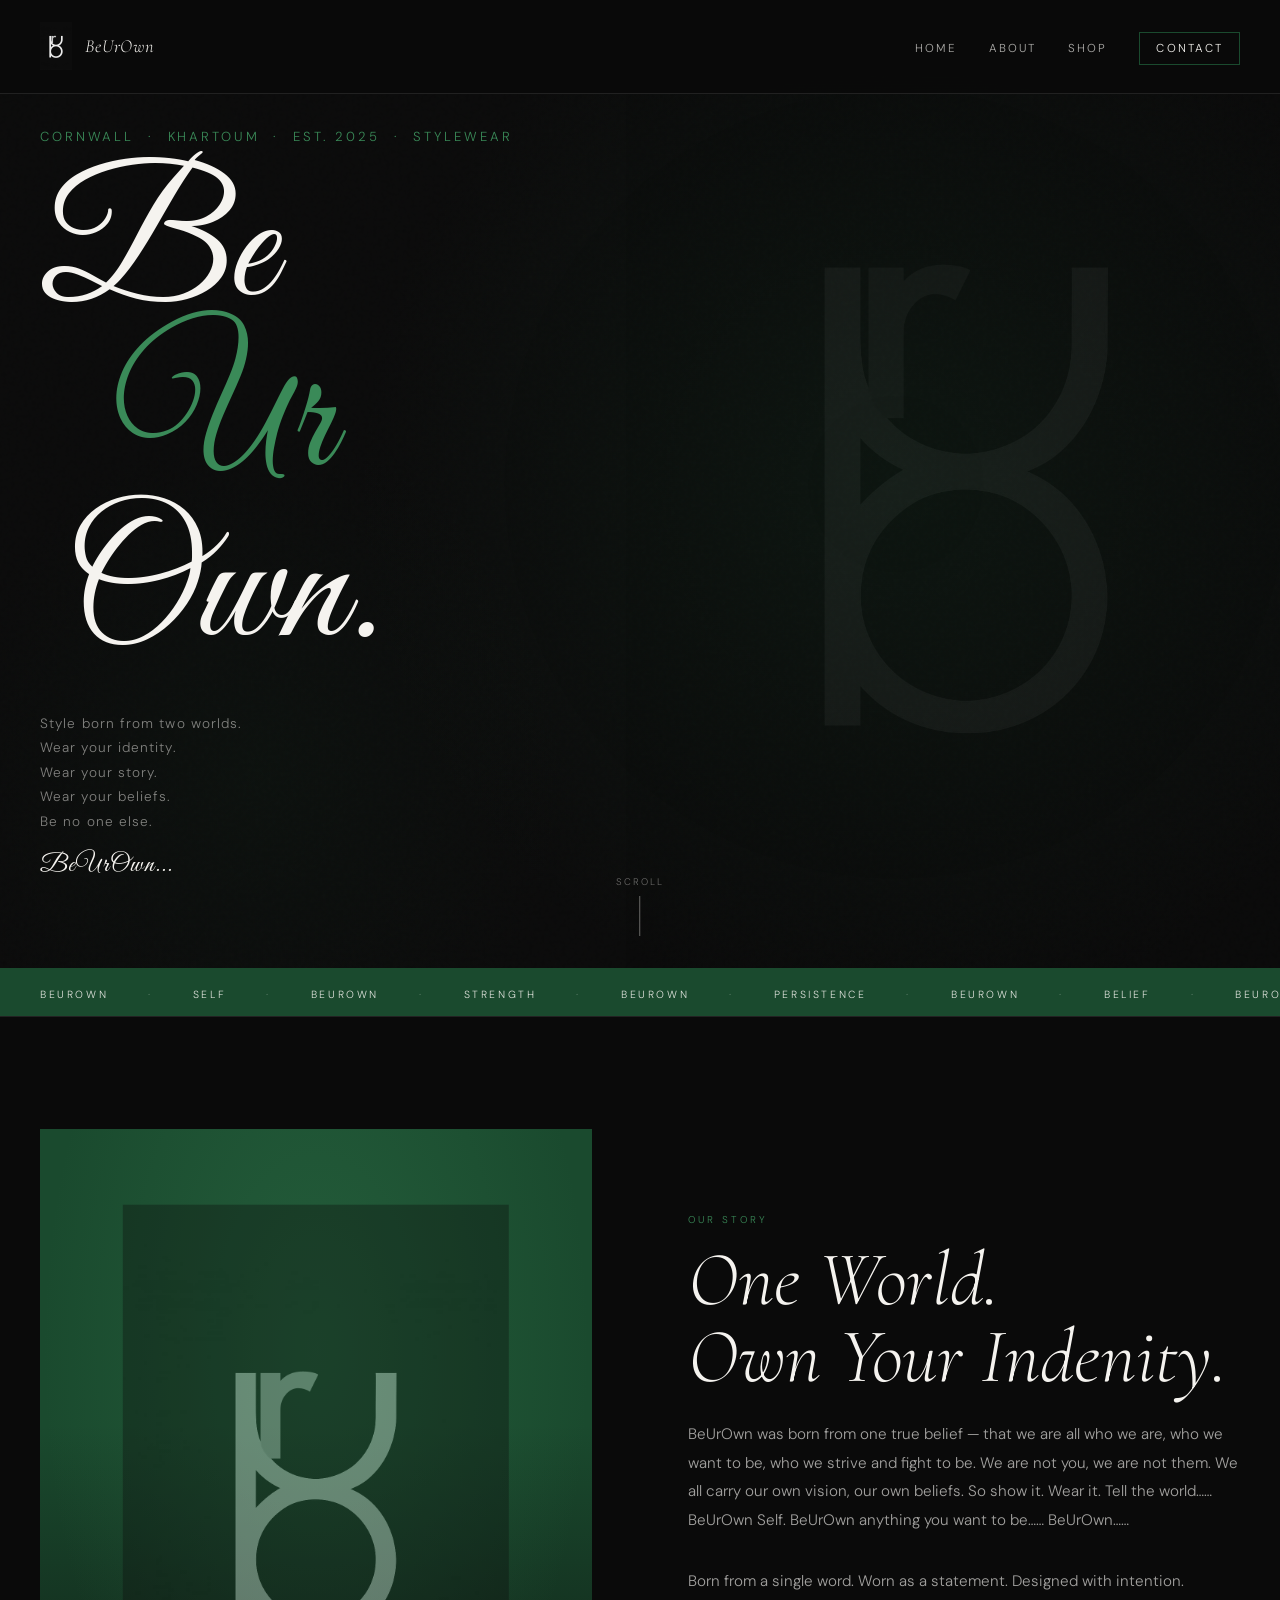
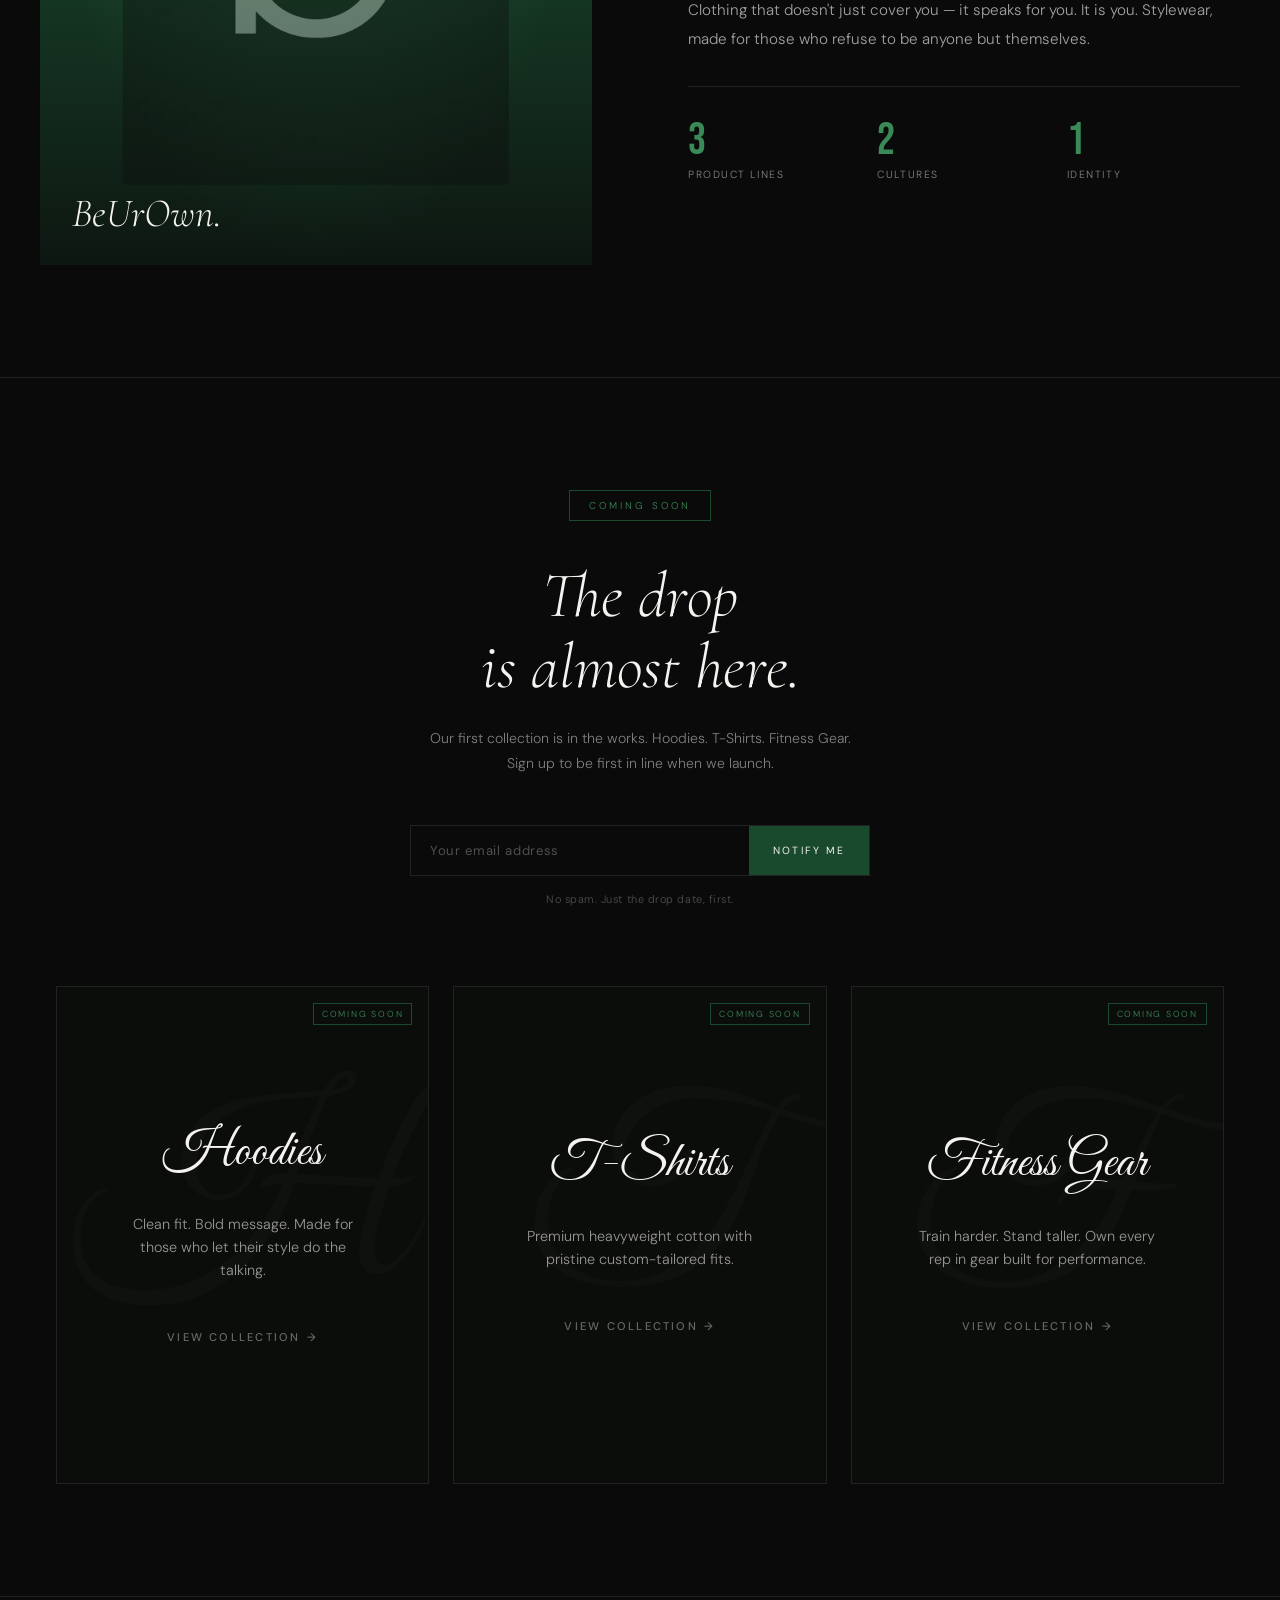
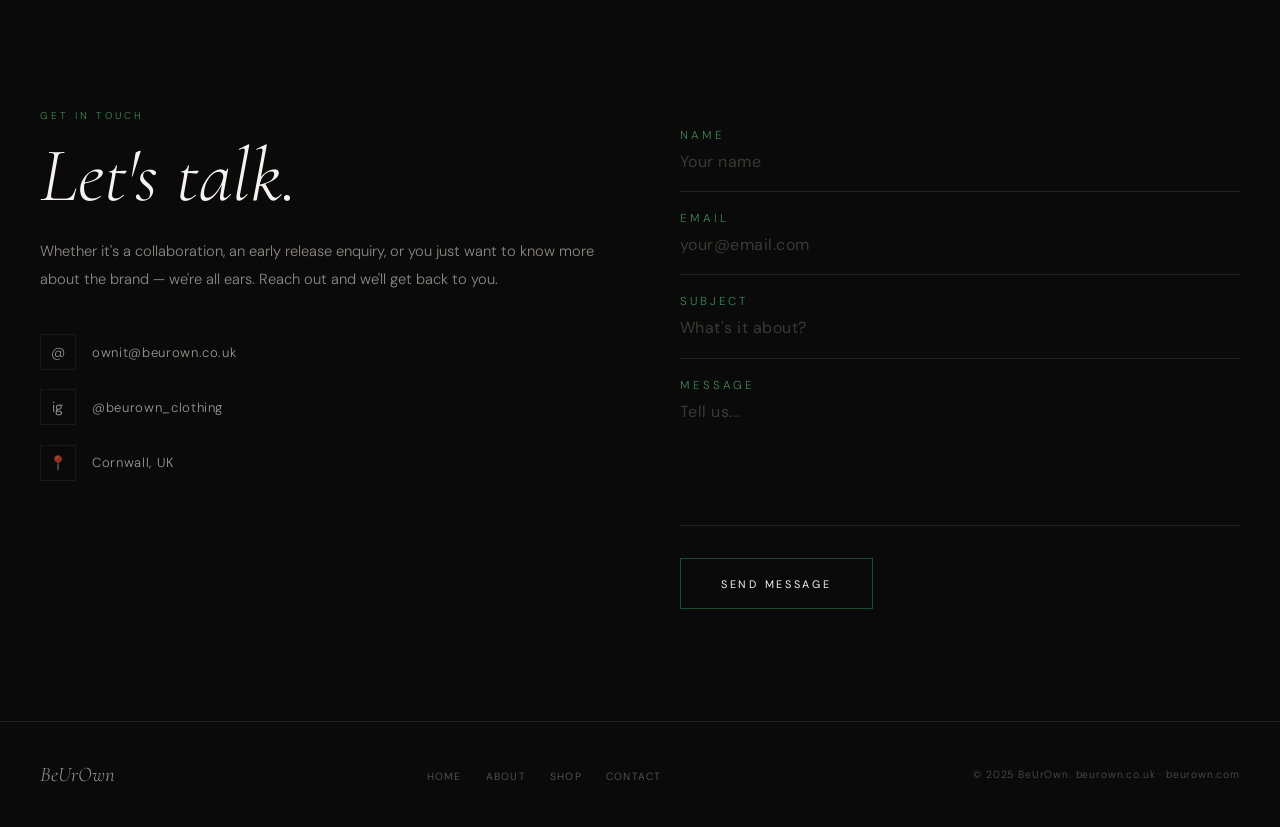
==== commit 11ccd3c6: "Update print statement from 'Hello' to 'Goodbye'" ====
--- a/index.html
+++ b/index.html
@@ -849,7 +849,7 @@
     <p class="success-msg" id="successMsg">✓ You're on the list. Stay ready.</p>
   </div>
 
-  <div class="categories-grid reveal">
+  <div class="categories-grid">
 
     <a href="hoodies.html" class="product-card">
         <div class="product-card-icon">H</div>
--- a/style.css
+++ b/style.css
@@ -23,18 +23,18 @@
 }
 
 /* ==========================================================================
-   PRODUCT GRID CONTAINER (2 COLUMNS - MATCHING IMAGES 1 & 2)
+   PRODUCT GRID CONTAINER (3 COLUMNS - ALL CARDS ON ONE ROW)
    ========================================================================== */
 .categories-grid, .product-grid {
   display: grid;
-  grid-template-columns: repeat(2, 1fr); /* 2 side-by-side columns */
-  gap: 2rem;
+  grid-template-columns: repeat(3, 1fr); /* 👈 Changed from 2 to 3 side-by-side columns */
+  gap: 1.5rem;
   margin-top: 5rem;
   padding: 0 1rem;
 }
 
 /* ==========================================================================
-   PRODUCT CARD (IMAGE 3 CENTERED STYLE MATCH)
+   PRODUCT CARD (UNIFORM SIZING)
    ========================================================================== */
 .product-card,
 .product-card:visited,
@@ -43,6 +43,22 @@
   text-decoration: none;
 }
 
+.product-card {
+  background: #0a0a0a;
+  /* aspect-ratio: 3/4; */               /* 👈 Make sure this line is gone or commented out */
+  min-height: 380px;                    /* 👈 Sets a clean, sensible height for the boxes */
+  padding: 4rem 2rem 3rem 2rem;         
+  display: flex;
+  flex-direction: column;
+  align-items: center;       
+  justify-content: center;   
+  text-align: center;        
+  position: relative;
+  overflow: hidden;
+  cursor: pointer;
+  border: 1px solid var(--border);
+  transition: transform 0.25s ease, box-shadow 0.25s ease;
+}
 .product-card {
   background: #0a0a0a;
   aspect-ratio: 3/4;          /* Portrait ratio matching your layout vision */
@@ -108,7 +124,8 @@
   color: #f5f3ef;
   margin: 0 0 1rem 0;
   position: relative;
-  display: inline-block;
+  display: block;
+   width: 100%;
   z-index: 2;
    position: relative;
 }
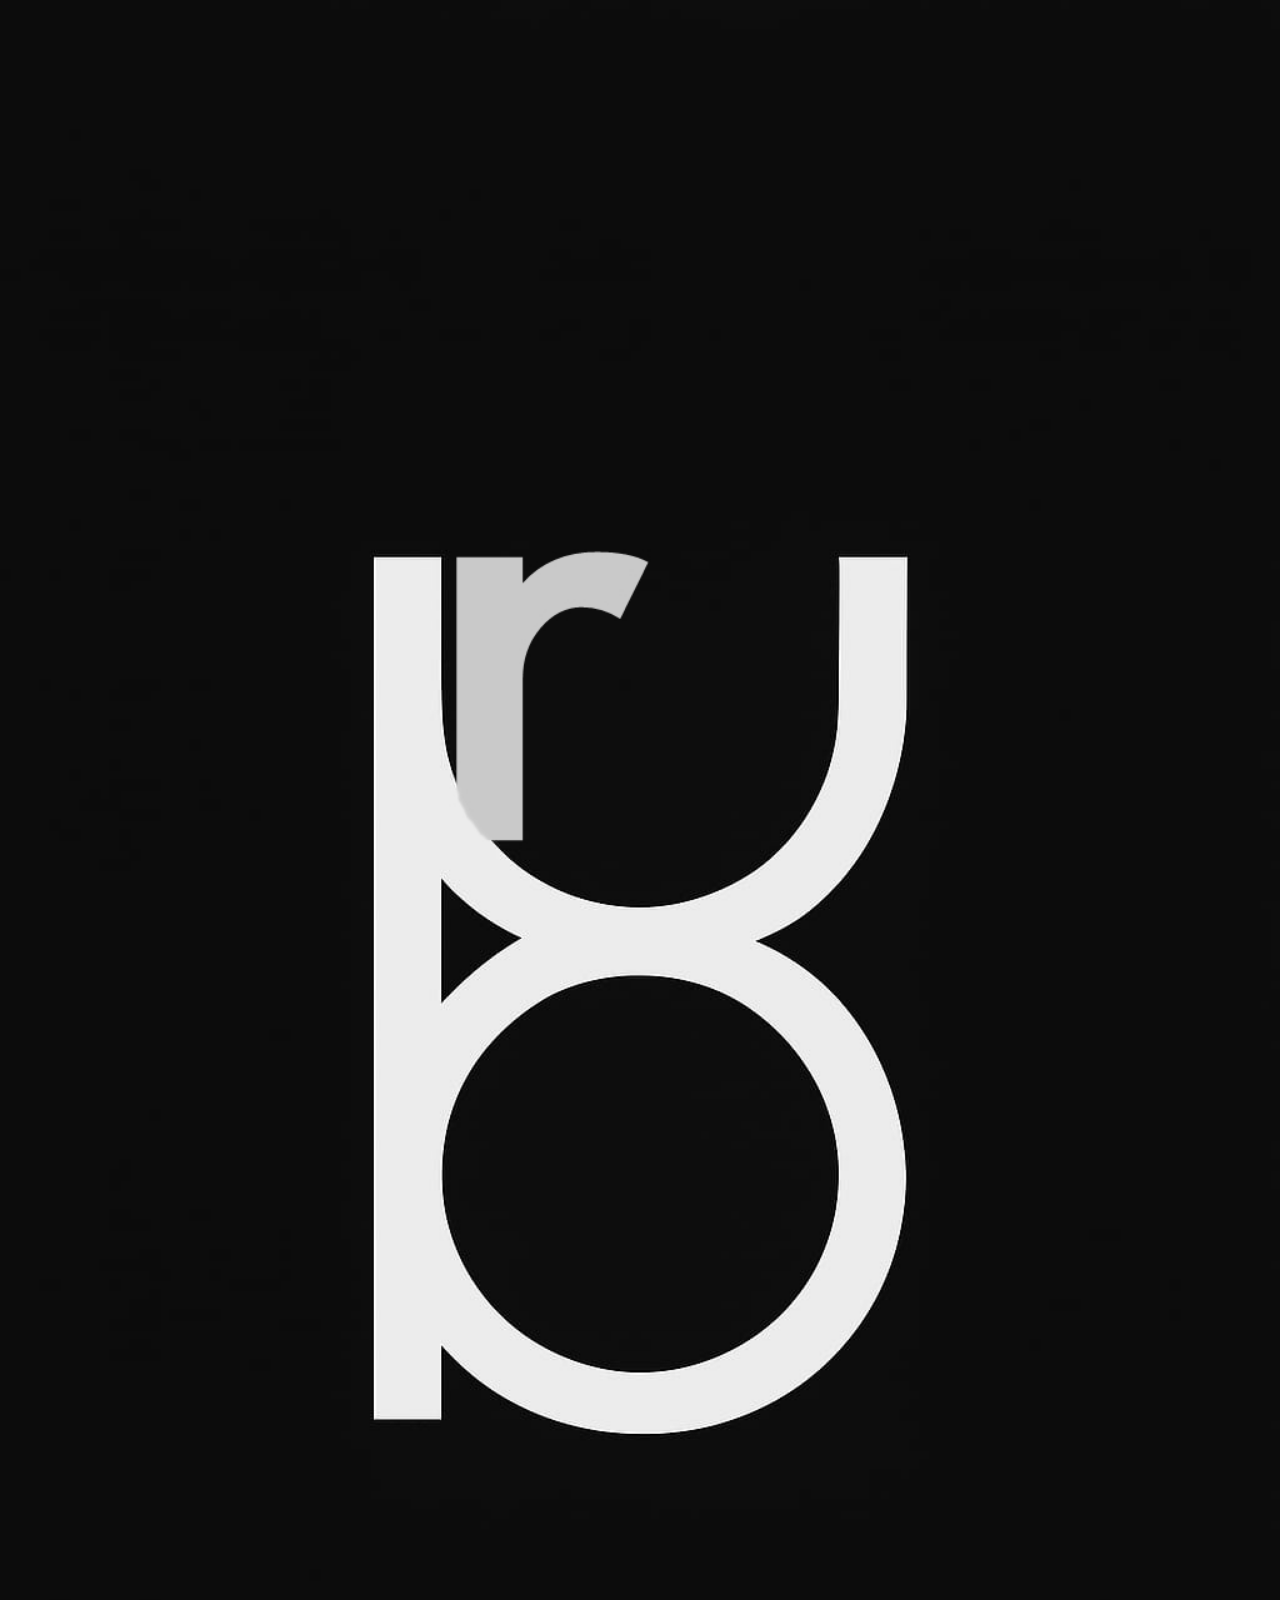
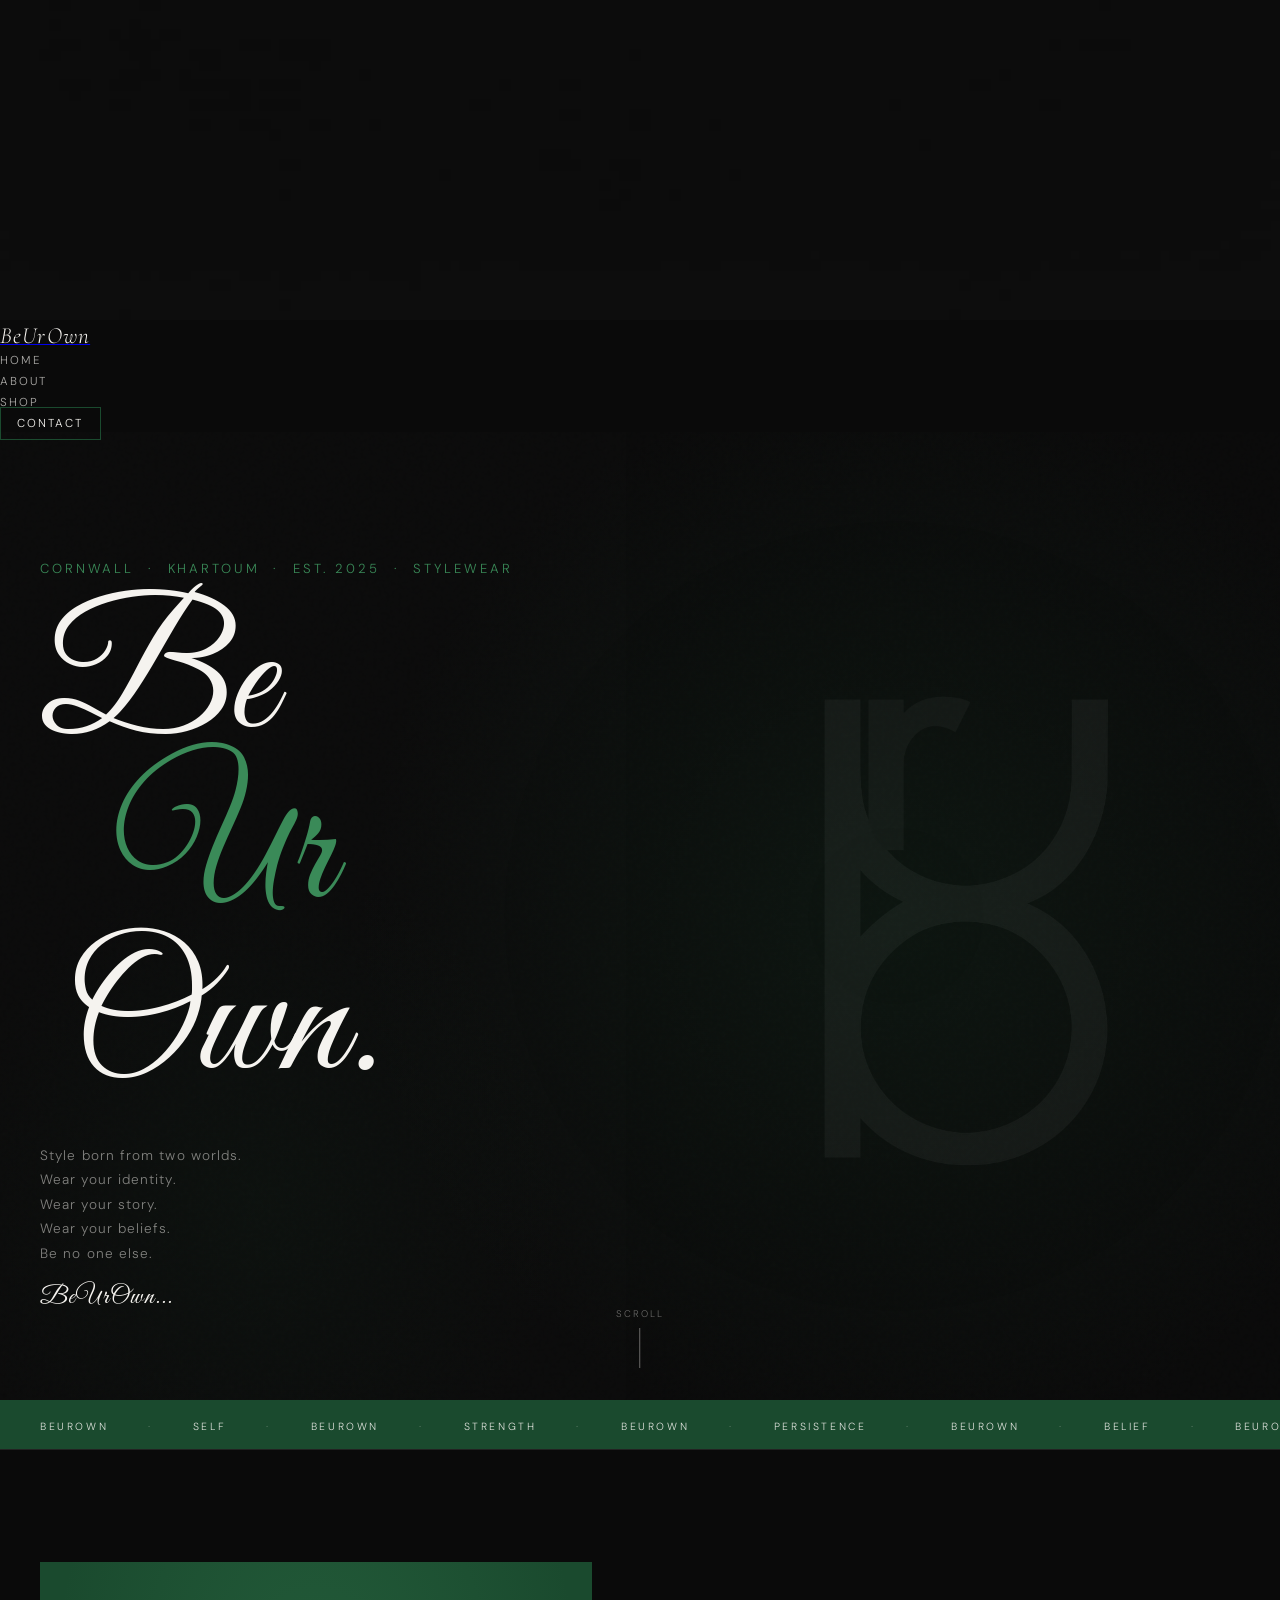
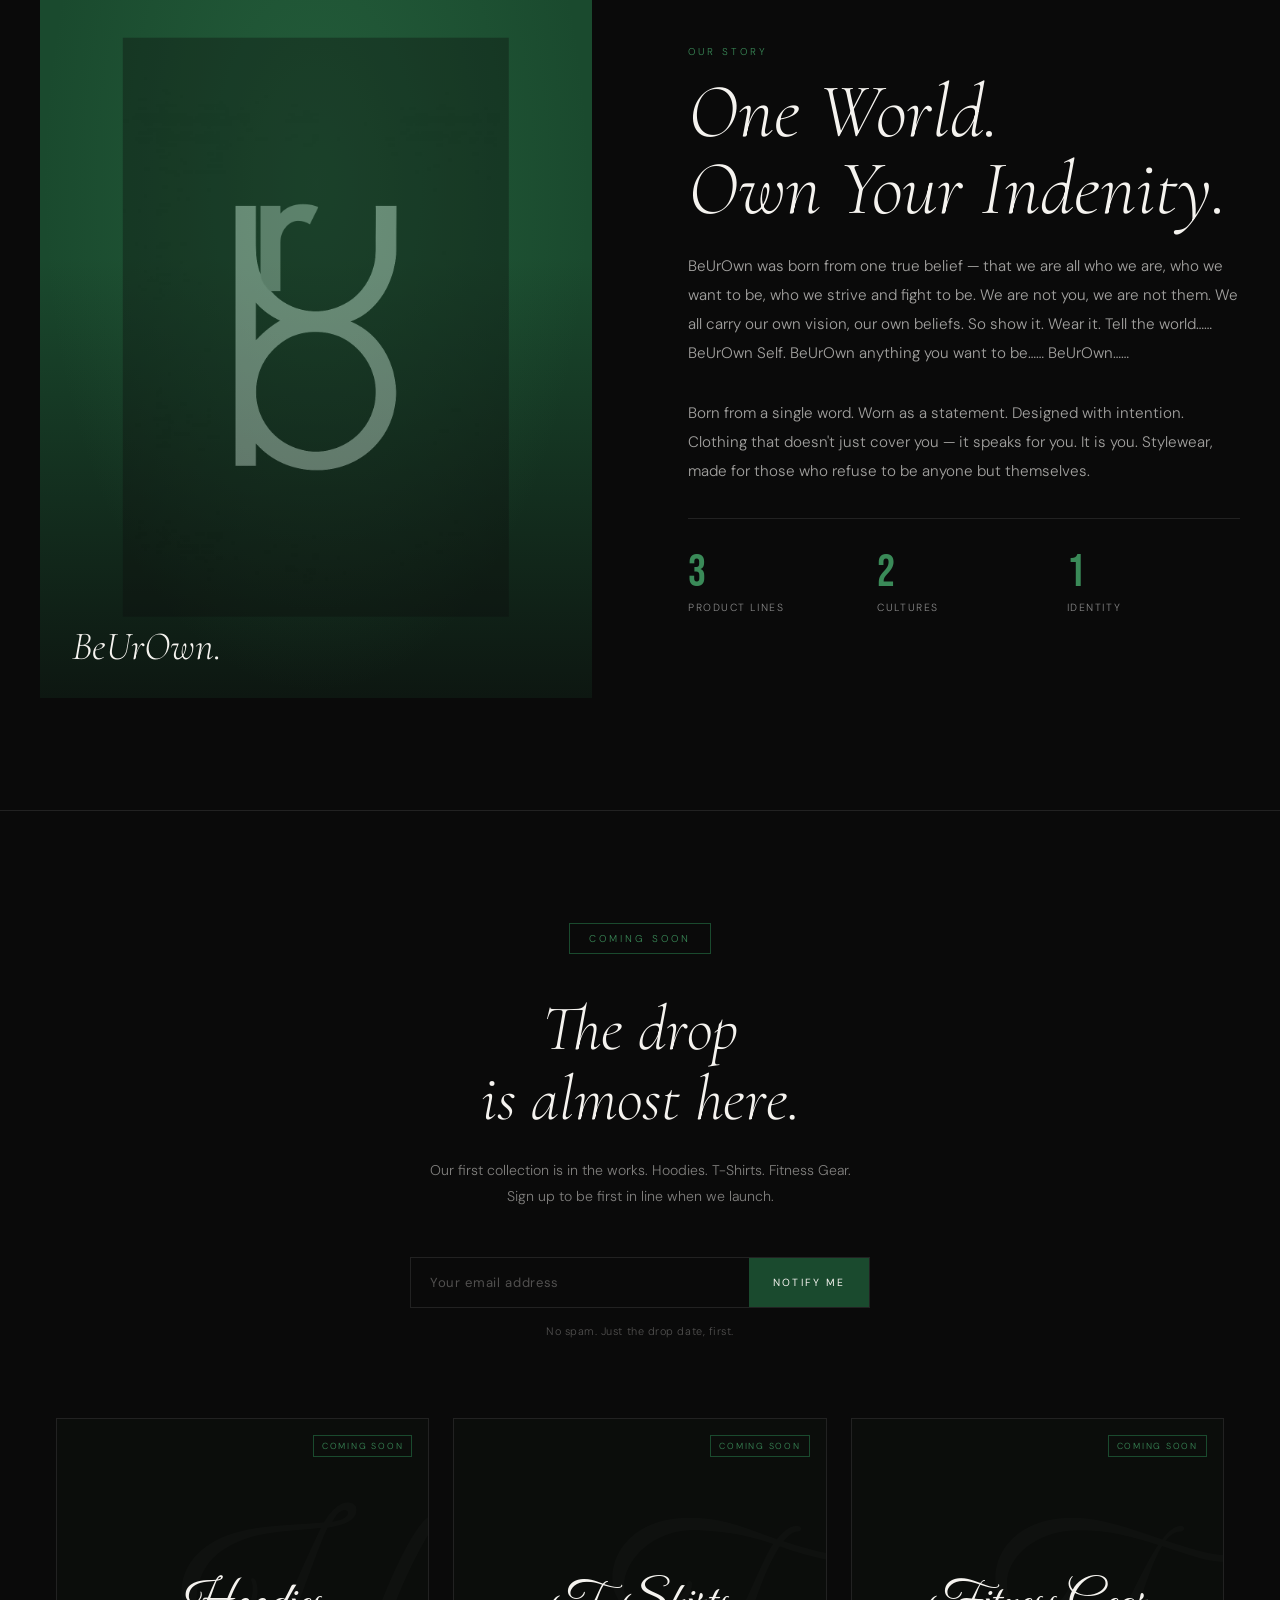
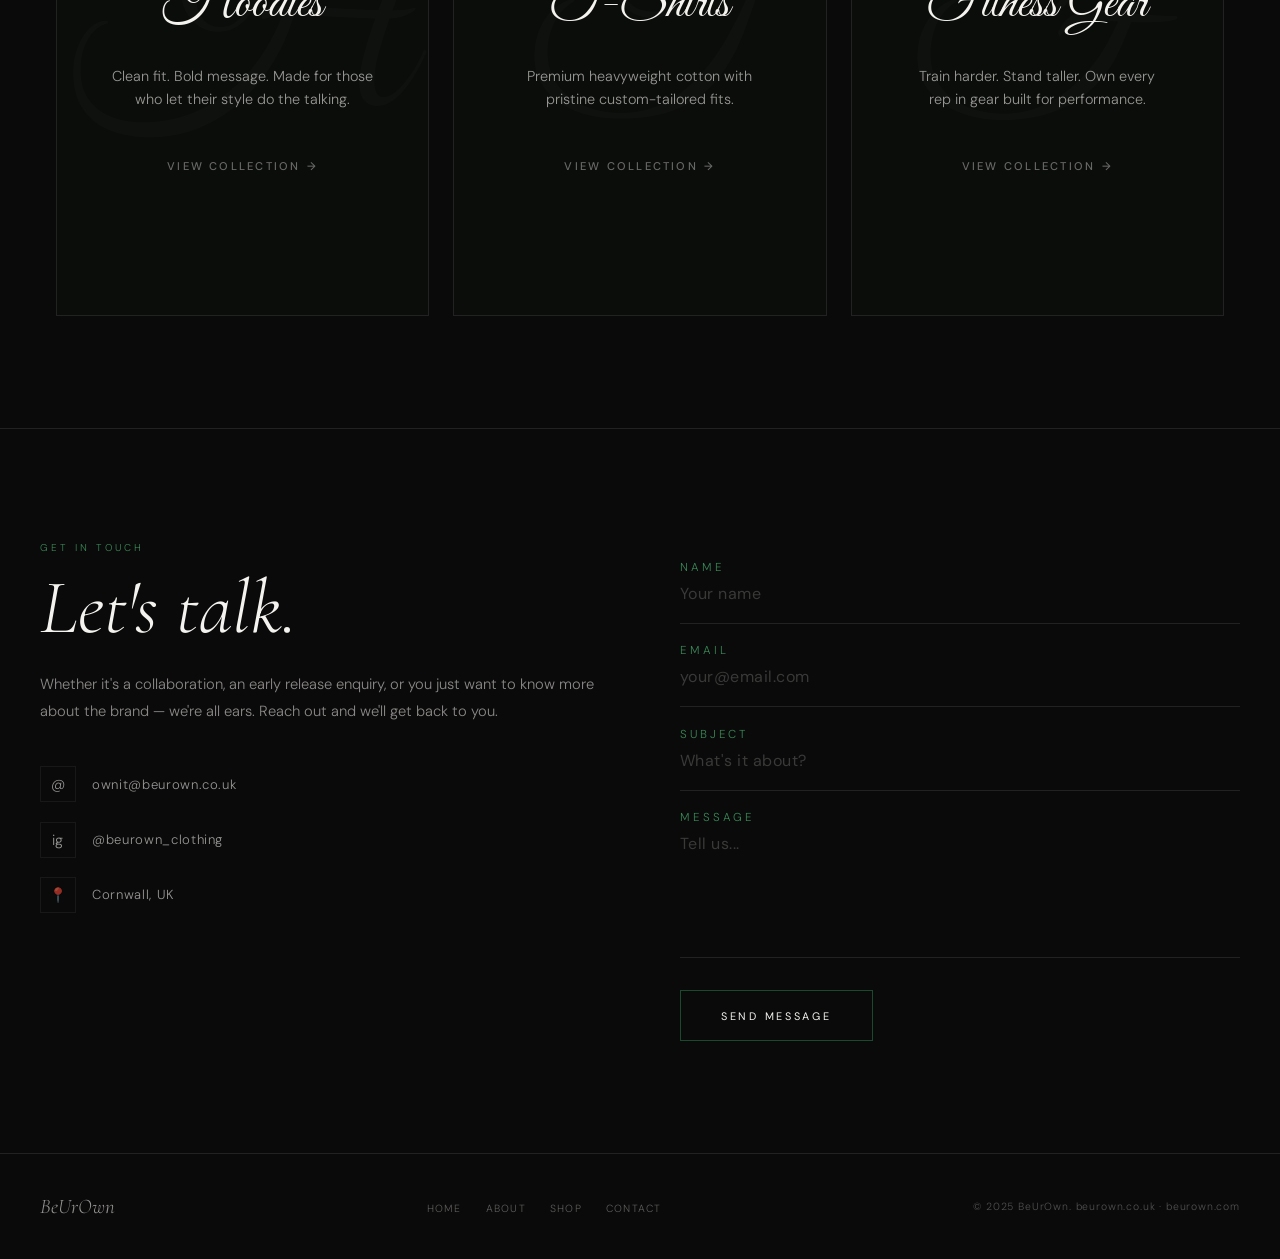
==== commit ecd8f3a7: "Update index.html" ====
--- a/index.html
+++ b/index.html
@@ -33,7 +33,6 @@
   }
 
   /* ── NAV ── */
-  nav {
     position: fixed; top: 0; left: 0; right: 0; z-index: 100;
     display: flex; align-items: center; justify-content: space-between;
     padding: 1.4rem 2.5rem;
@@ -42,12 +41,12 @@
     border-bottom: 1px solid var(--border);
   }
 
-  .nav-logo {
+  /*.nav-logo {
     display: flex; align-items: center; gap: 0.8rem;
     text-decoration: none;
   }
 
-  /* SVG logo recreated in CSS */
+  /* SVG logo recreated in CSS 
   .logo-mark {
     width: 32px; height: 48px;
     position: relative; flex-shrink: 0;
@@ -63,7 +62,7 @@
     color: var(--white);
     line-height: 1;
   }
-
+*/
   .nav-links {
     display: flex; gap: 2rem; list-style: none;
   }
--- a/style.css
+++ b/style.css
@@ -21,20 +21,40 @@
   font-weight: 300;
   overflow-x: hidden;
 }
-
+======================================================
+   GLOBAL NAVIGATION B
+/* ====================AR LOGO SIZING
+   ========================================================================== */
+
+/* 1. The graphic emblem box */
+.logo-mark {
+  width: 48px;               /* 👈 Blows the graphic up from 37px */
+  height: 72px;              /* 👈 Blows the graphic up from 55px */
+  flex-shrink: 0;
+}
+
+/* 2. The text brand name ("BeUrOwn") sitting next to the graphic */
+.nav-wordmark {
+  font-family: 'Cormorant Garamond', serif;
+  font-style: italic;
+  font-size: 1.45rem;        /* 👈 Scales the text up from 1.15rem */
+  letter-spacing: 0.05em;
+  color: var(--white);
+  line-height: 1;
+}
 /* ==========================================================================
    PRODUCT GRID CONTAINER (3 COLUMNS - ALL CARDS ON ONE ROW)
    ========================================================================== */
 .categories-grid, .product-grid {
   display: grid;
-  grid-template-columns: repeat(3, 1fr); /* 👈 Changed from 2 to 3 side-by-side columns */
+  grid-template-columns: repeat(3, 1fr); 
   gap: 1.5rem;
   margin-top: 5rem;
   padding: 0 1rem;
 }
 
 /* ==========================================================================
-   PRODUCT CARD (UNIFORM SIZING)
+   PRODUCT CARD (UNIFORM SIZING & BASE STATE)
    ========================================================================== */
 .product-card,
 .product-card:visited,
@@ -45,8 +65,7 @@
 
 .product-card {
   background: #0a0a0a;
-  /* aspect-ratio: 3/4; */               /* 👈 Make sure this line is gone or commented out */
-  min-height: 380px;                    /* 👈 Sets a clean, sensible height for the boxes */
+  min-height: 380px;                    /* Clean uniform fallback height */
   padding: 4rem 2rem 3rem 2rem;         
   display: flex;
   flex-direction: column;
@@ -57,35 +76,43 @@
   overflow: hidden;
   cursor: pointer;
   border: 1px solid var(--border);
-  transition: transform 0.25s ease, box-shadow 0.25s ease;
-}
-.product-card {
-  background: #0a0a0a;
-  aspect-ratio: 3/4;          /* Portrait ratio matching your layout vision */
-  padding: 3.5rem 2.5rem;
-  display: flex;
-  flex-direction: column;
-  align-items: center;       /* Centers badge, title, desc, action horizontally */
-  justify-content: center;   /* Centers the entire text block vertically */
-  text-align: center;        /* Centers the actual words within paragraph lines */
-  position: relative;
-  overflow: hidden;
-  cursor: pointer;
-  border: 1px solid var(--border);
-  transition: transform 0.25s ease, box-shadow 0.25s ease;
-}
-
-/* Hover Glow & Subtle Elevation Lift */
+  /* Added border-color to transition so the glowing edge fades in smoothly */
+  transition: transform 0.25s ease, box-shadow 0.25s ease, border-color 0.25s ease;
+}
+
+/* Hidden brand-green backdrop tint layer that activates on hover */
+.product-card::before {
+  content: '';
+  position: absolute;
+  inset: 0;
+  background: #1a4a2e; 
+  opacity: 0;          
+  transition: opacity 0.25s ease;
+  z-index: 1;
+  pointer-events: none;
+}
+
+/* ==========================================================================
+   PRODUCT CARD - UNIFORM HOVER ACTIONS
+   ========================================================================== */
+
+/* 1. The Core Box Lift, Shadow, and Bright Green Edging */
 .product-card:hover {
   transform: translateY(-4px);
-  box-shadow: 0 8px 24px rgba(0, 196, 107, 0.1);
-}
-
-/* Giant Script Font Background Letter Asset */
+  box-shadow: 0 8px 24px rgba(0, 196, 107, 0.15);
+  border-color: rgba(0, 196, 107, 0.4) !important; /* Forces the border to go bright green */
+}
+
+/* 2. Seamlessly Triggers the Subtle Green Background Tint */
+.product-card:hover::before {
+  opacity: 0.08; /* Fades in the subtle green overlay sheet */
+}
+
+/* 3. Giant Script Font Background Letter Asset */
 .product-card-icon {
   font-family: 'Great Vibes', cursive !important;
   font-size: 15rem !important;
-  color: rgba(245, 243, 239, 0.02) !important; /* Faint watermark layer */
+  color: rgba(245, 243, 239, 0.02) !important; 
   line-height: 1;
   position: absolute !important;
   top: 45%;  
@@ -96,6 +123,7 @@
   transition: color 0.25s ease;
 }
 
+/* Color adjustment for the watermark letter on hover */
 .product-card:hover .product-card-icon {
   color: rgba(0, 196, 107, 0.04) !important;
 }
@@ -115,7 +143,7 @@
   z-index: 2;
 }
 
-/* Elegant Serif Core Headers */
+/* Elegant Script Core Headers */
 .product-card-title {
   font-family: 'Great Vibes', cursive;
   font-size: 3.2rem;
@@ -123,11 +151,10 @@
   line-height: 1.1;
   color: #f5f3ef;
   margin: 0 0 1rem 0;
+  display: block;
+  width: 100%;
+  z-index: 2;
   position: relative;
-  display: block;
-   width: 100%;
-  z-index: 2;
-   position: relative;
 }
 
 /* ── THE GREEN ANIMATION SCROLL UNDERLINE LINE ── */
@@ -194,3 +221,57 @@
     gap: 1.5rem;
   }
 }
+
+/* Fix for 2-column sub-pages to maintain the sleek homepage proportions */
+.categories-grid.inner-grid, 
+.product-grid.inner-grid {
+    display: grid;
+    grid-template-columns: repeat(2, 1fr); /* Keeps them perfectly proportioned */
+    justify-content: center; /* Centers the two blocks on the screen */
+    gap: 30px; /* Matches your homepage spacing */
+    max-width: 100%;
+    margin-top: 5rem;        /* 👈 PRESERVES THE SPACE BELOW THE HEADER */
+    margin-bottom: 5rem;     /* 👈 ADDS BREATHING ROOM ABOVE THE EMAIL FORM */
+    margin-left: auto;       /* 👈 CENTERING HOOK */
+    margin-right: auto;      /* 👈 CENTERING HOOK */
+    padding: 40px 20px; /* Cleans up the left and right edge spacing */
+}
+
+/* Keeps it completely responsive on mobile */
+@media (max-width: 768px) {
+    .categories-grid.inner-grid, 
+    .product-grid.inner-grid {
+        grid-template-columns: 1fr;
+        margin-top: 3rem;    /* 👈 slightly tighter spacing for mobile viewports */
+        margin-bottom: 3rem;
+        padding: 20px;
+    }
+}
+
+/* ==========================================================================
+   SUB-PAGE GRADIENT BACKGROUND (REPLACES THE FLAT GREY WRAPPER)
+   ========================================================================== */
+.categories-section {
+    /* Smooth transition blending from #0a0a0a/dark green at the bottom to #1a4a2e at the top */
+    background: linear-gradient(to top, #06120b 0%, #0a0a0a 40%, #1a4a2e 100%);
+    padding: 60px 0; /* Ensures ample spacing around the grid */
+    width: 100%;
+}
+
+/* Ensures the inner cards stand out crisply as solid black blocks against the gradient */
+.categories-section .product-card {
+    background: #0a0a0a !important;
+}
+
+/* Removes the side constraints on sub-pages so the background stretches completely */
+.categories-section, 
+.product-grid.inner-grid {
+    width: 100% !important;
+    max-width: 100% !important;
+}
+
+/* If the grey bars persist, it means a parent wrapper container has padding we need to negate */
+main, .main-content, #wrapper {
+    padding-left: 0 !important;
+    padding-right: 0 !important;
+}
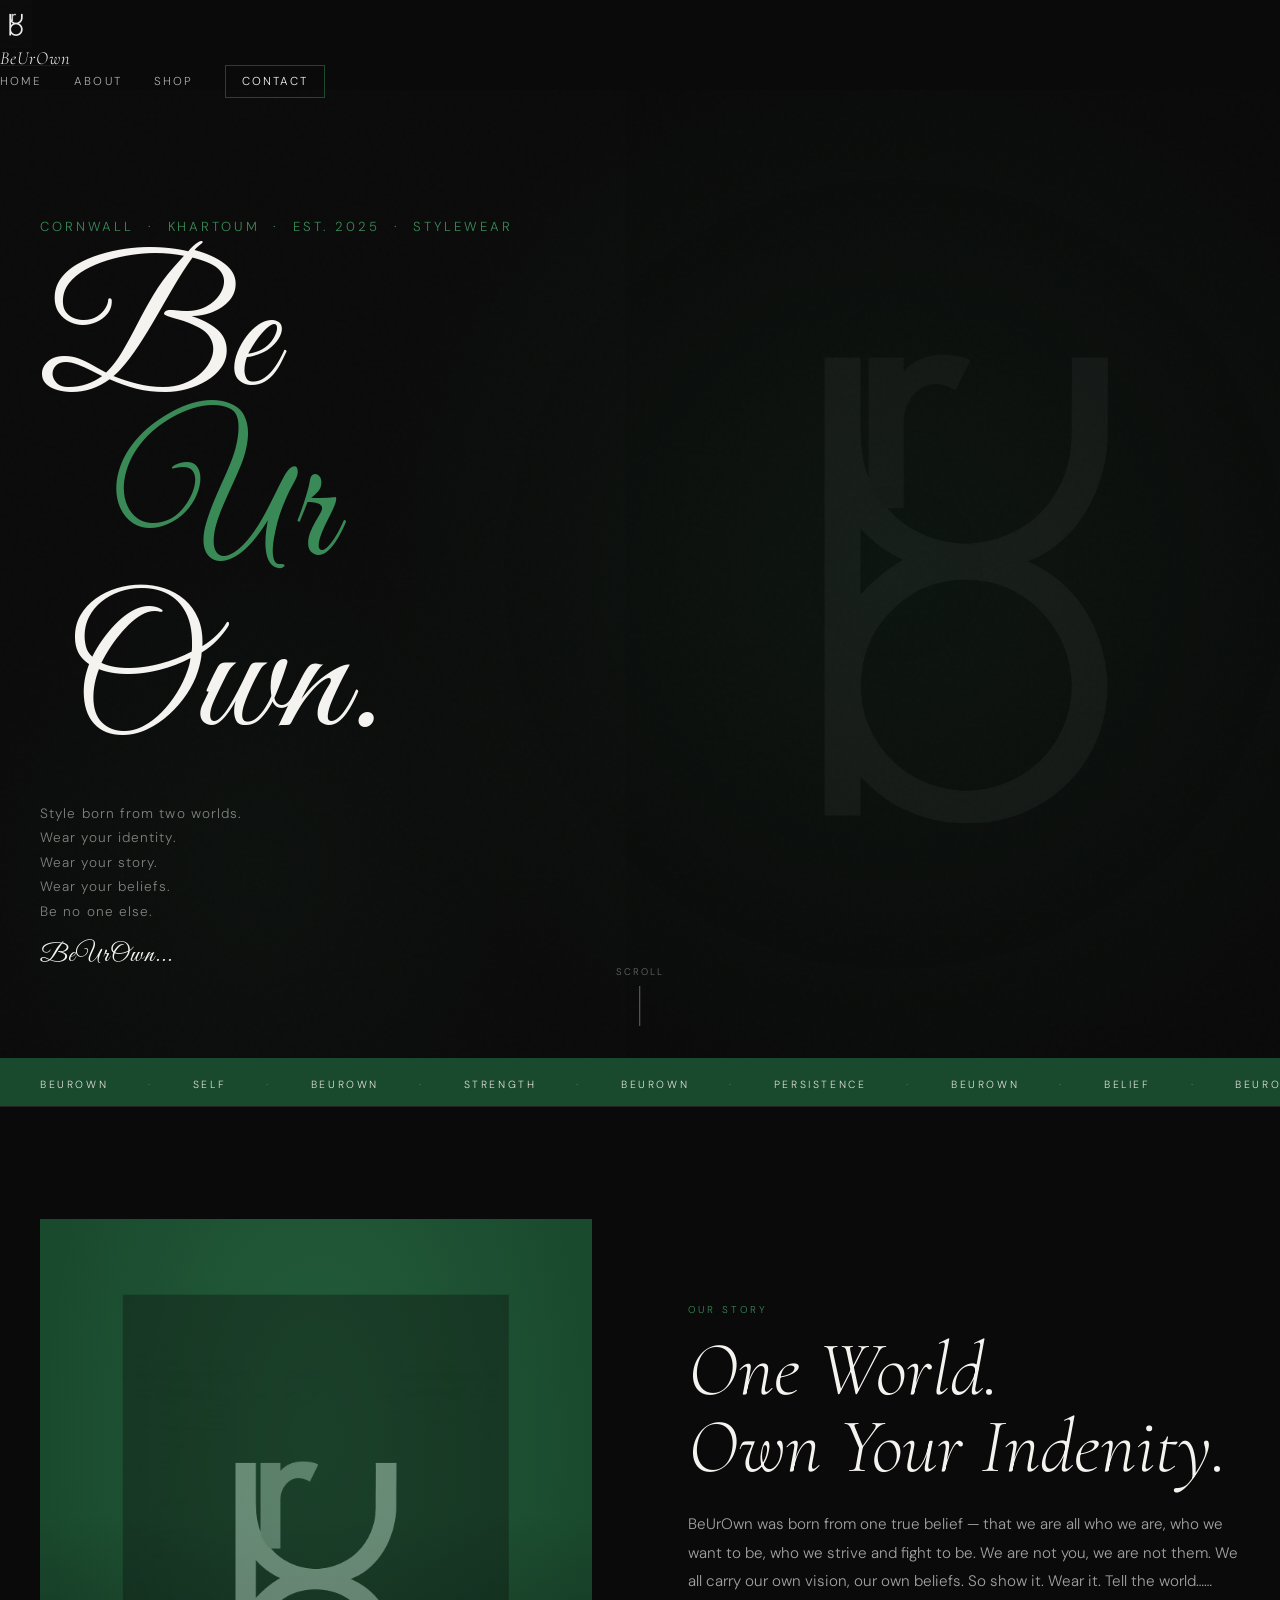
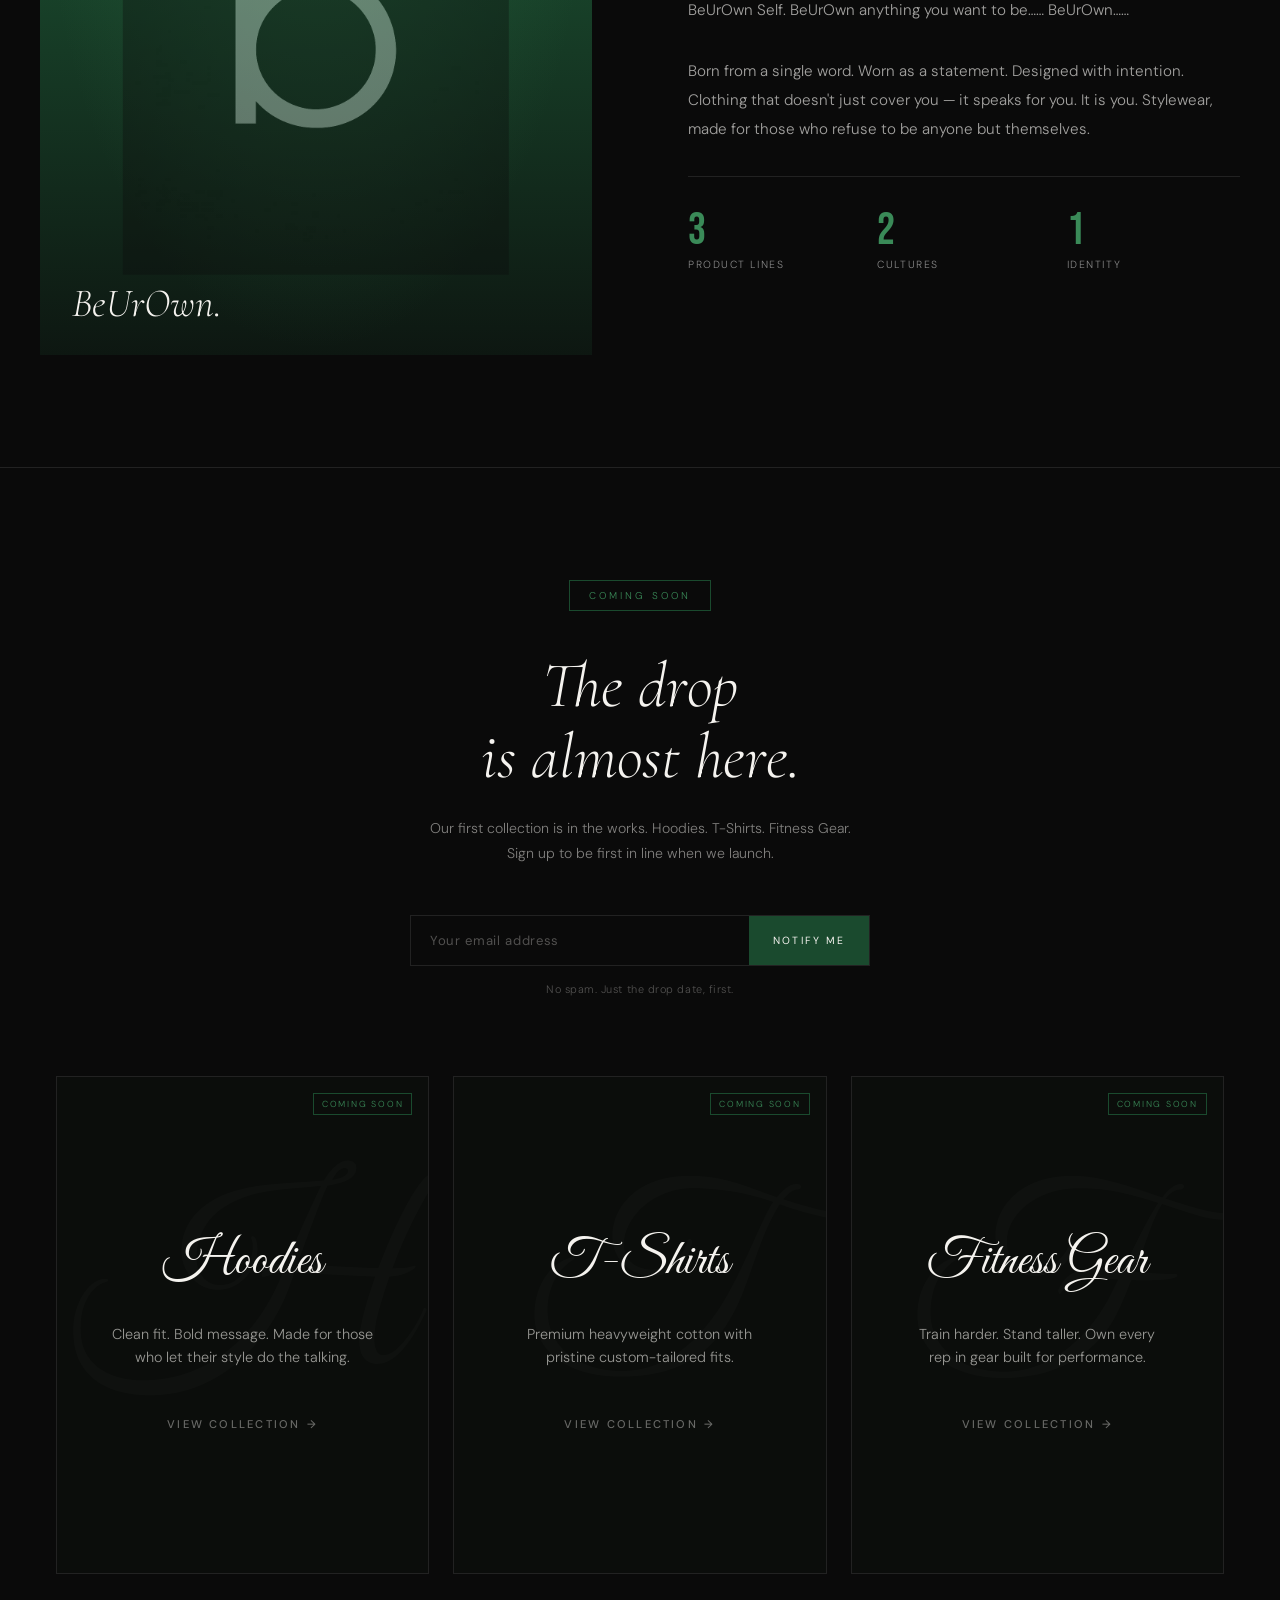
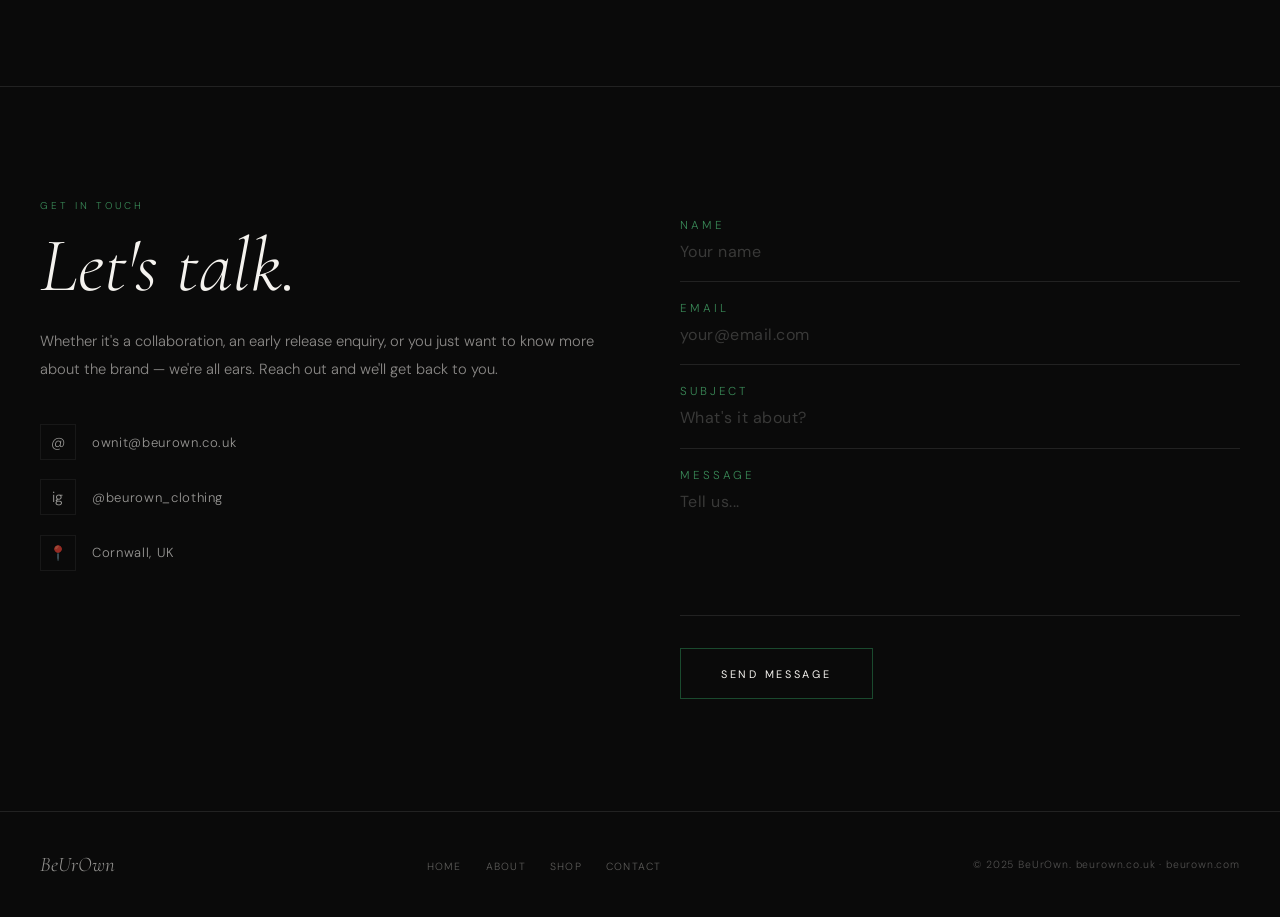
==== commit c3aca8e5: "Update print statement from 'Hello' to 'Goodbye'" ====
--- a/index.html
+++ b/index.html
@@ -41,12 +41,12 @@
     border-bottom: 1px solid var(--border);
   }
 
-  /*.nav-logo {
+  .nav-logo {
     display: flex; align-items: center; gap: 0.8rem;
     text-decoration: none;
   }
 
-  /* SVG logo recreated in CSS 
+  /* SVG logo recreated in CSS */
   .logo-mark {
     width: 32px; height: 48px;
     position: relative; flex-shrink: 0;
@@ -62,7 +62,7 @@
     color: var(--white);
     line-height: 1;
   }
-*/
+
   .nav-links {
     display: flex; gap: 2rem; list-style: none;
   }
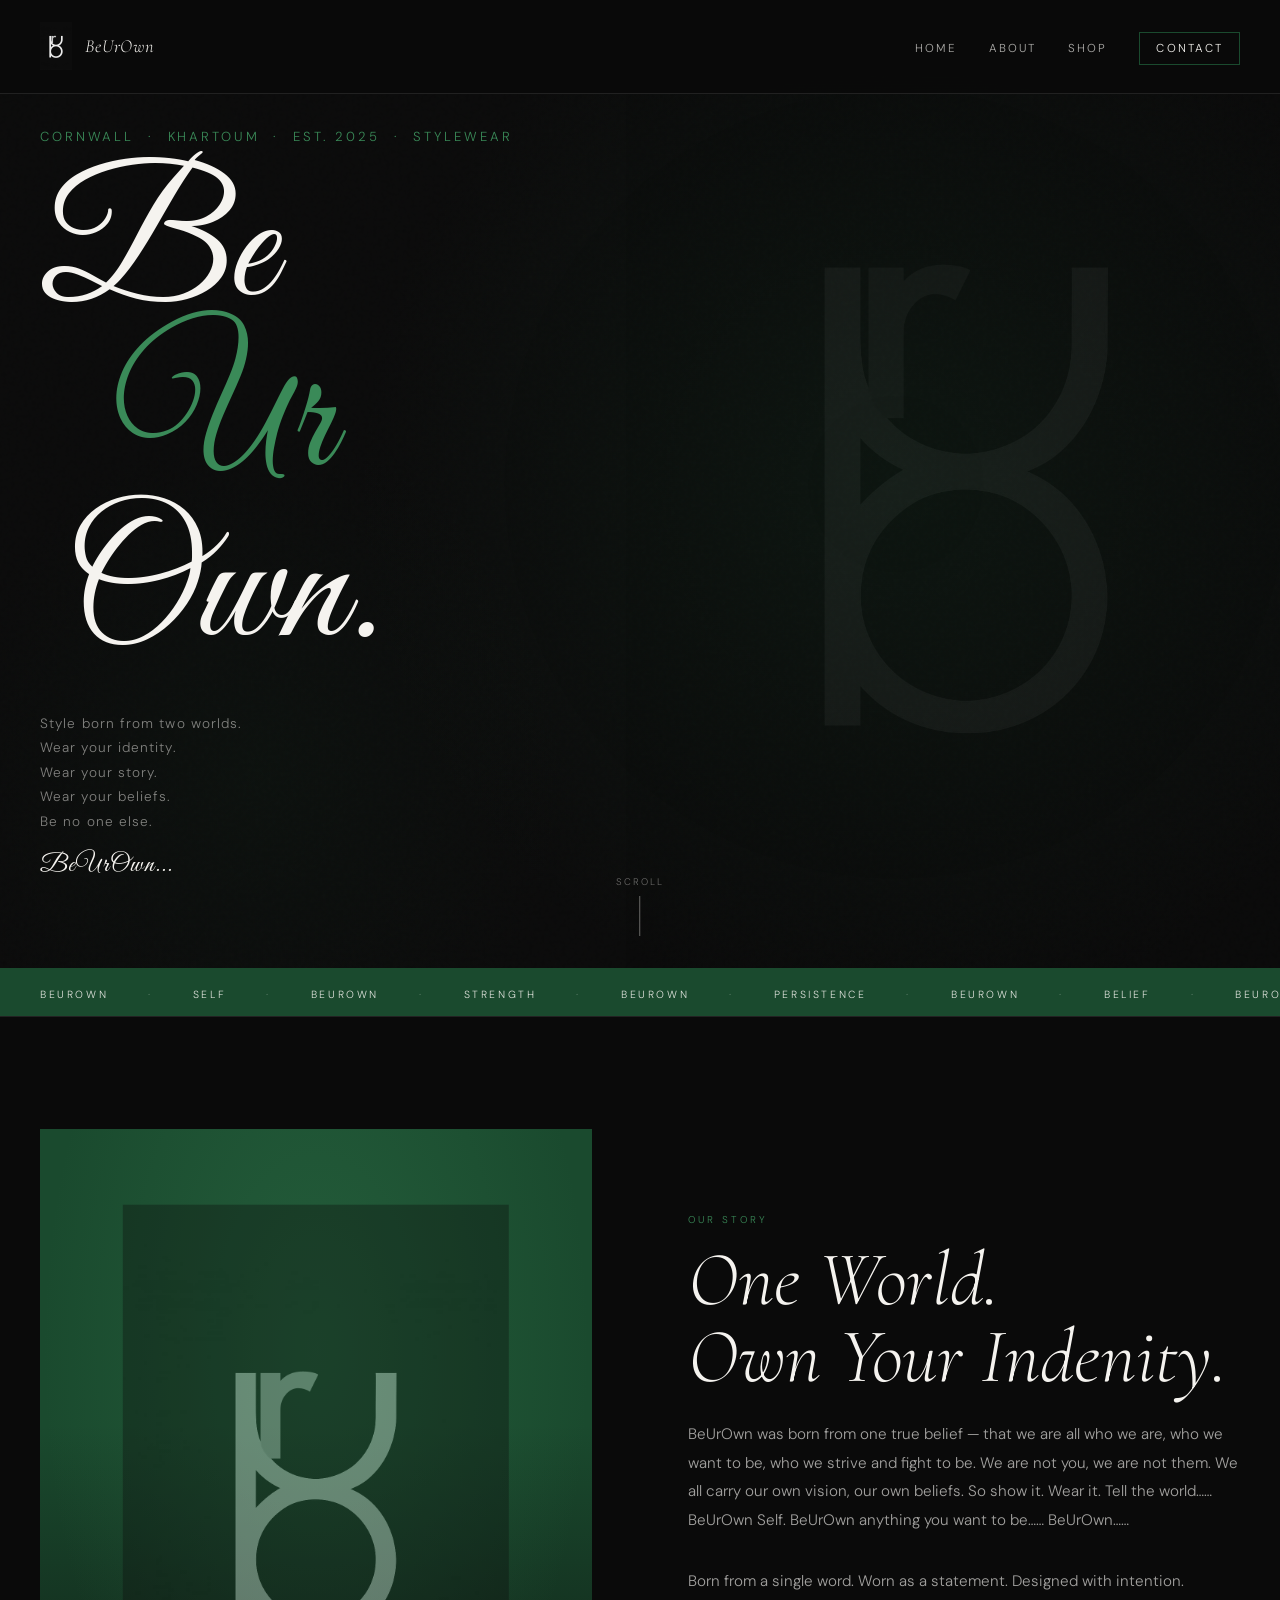
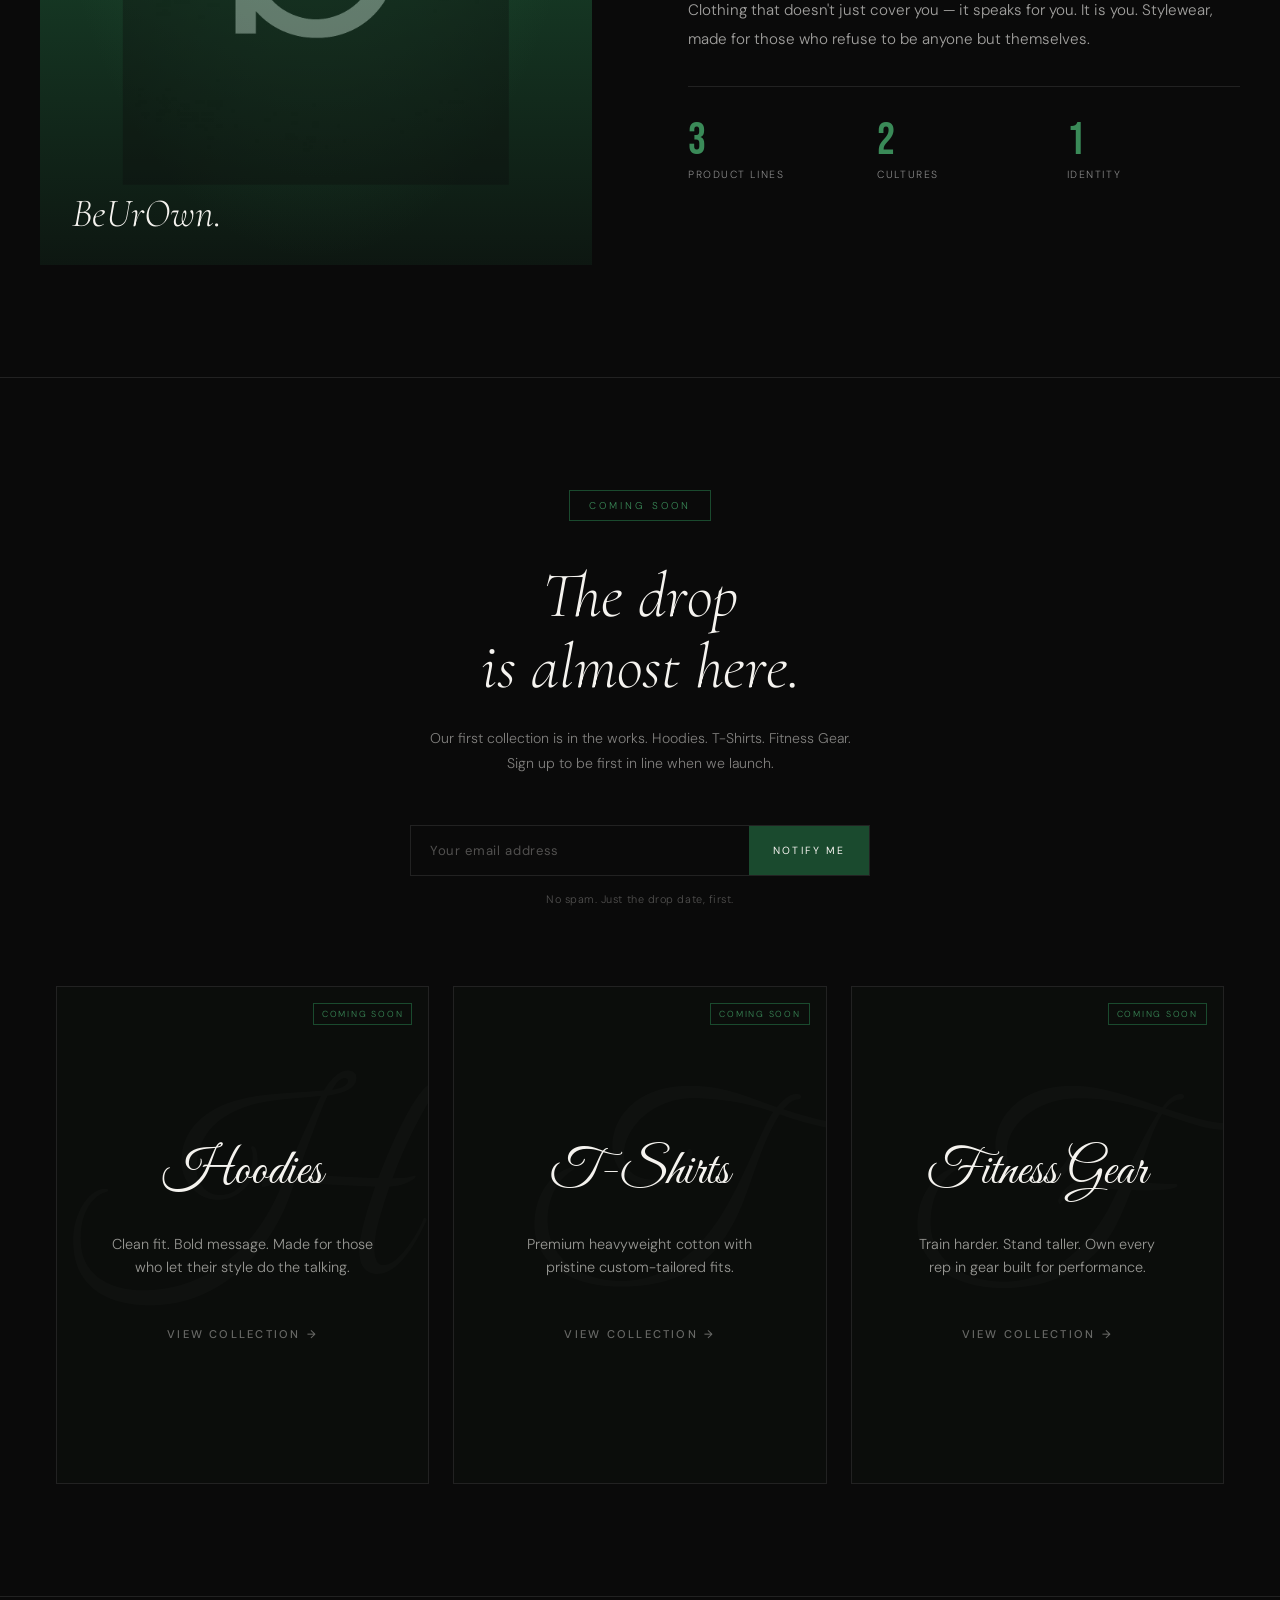
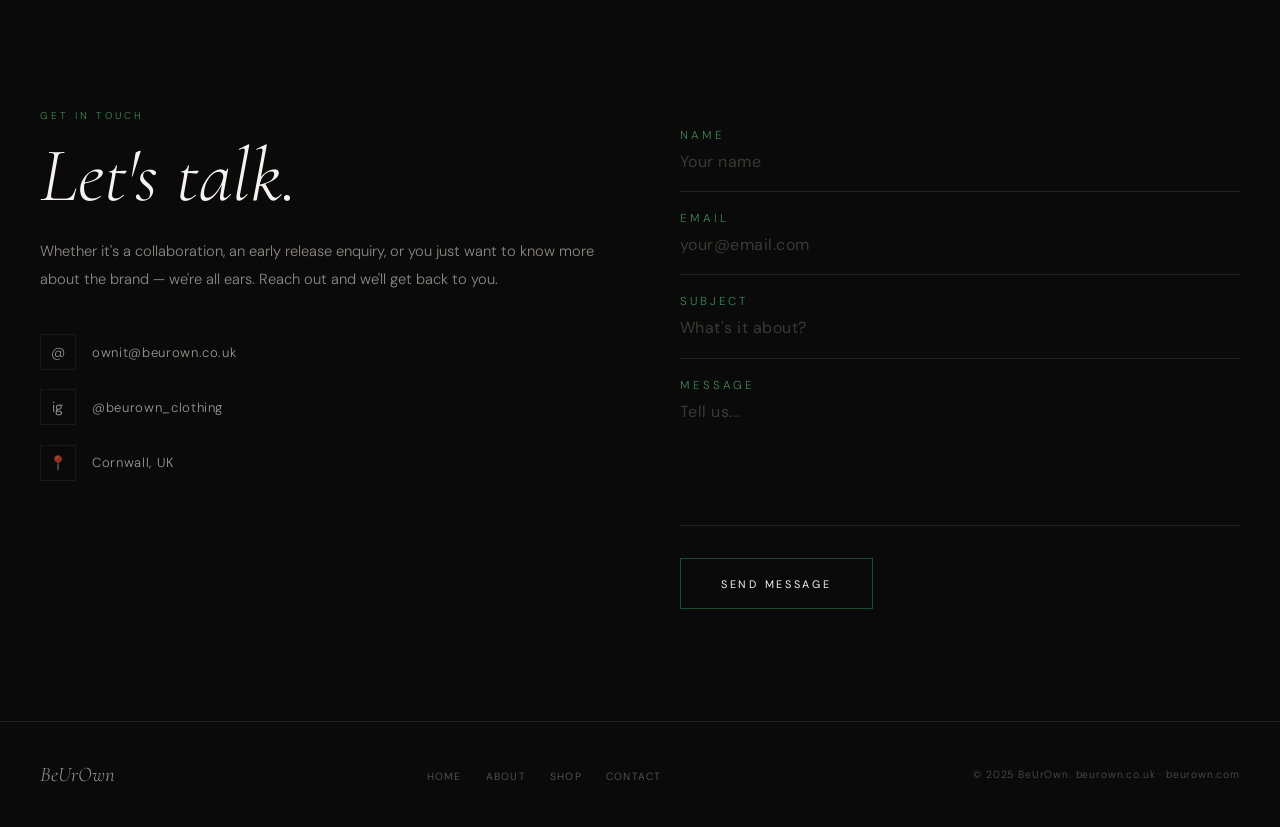
==== commit c1e11dd3: "Update index.html" ====
--- a/index.html
+++ b/index.html
@@ -32,7 +32,7 @@
     overflow-x: hidden;
   }
 
-  /* ── NAV ── */
+ nav {
     position: fixed; top: 0; left: 0; right: 0; z-index: 100;
     display: flex; align-items: center; justify-content: space-between;
     padding: 1.4rem 2.5rem;
@@ -46,7 +46,6 @@
     text-decoration: none;
   }
 
-  /* SVG logo recreated in CSS */
   .logo-mark {
     width: 32px; height: 48px;
     position: relative; flex-shrink: 0;
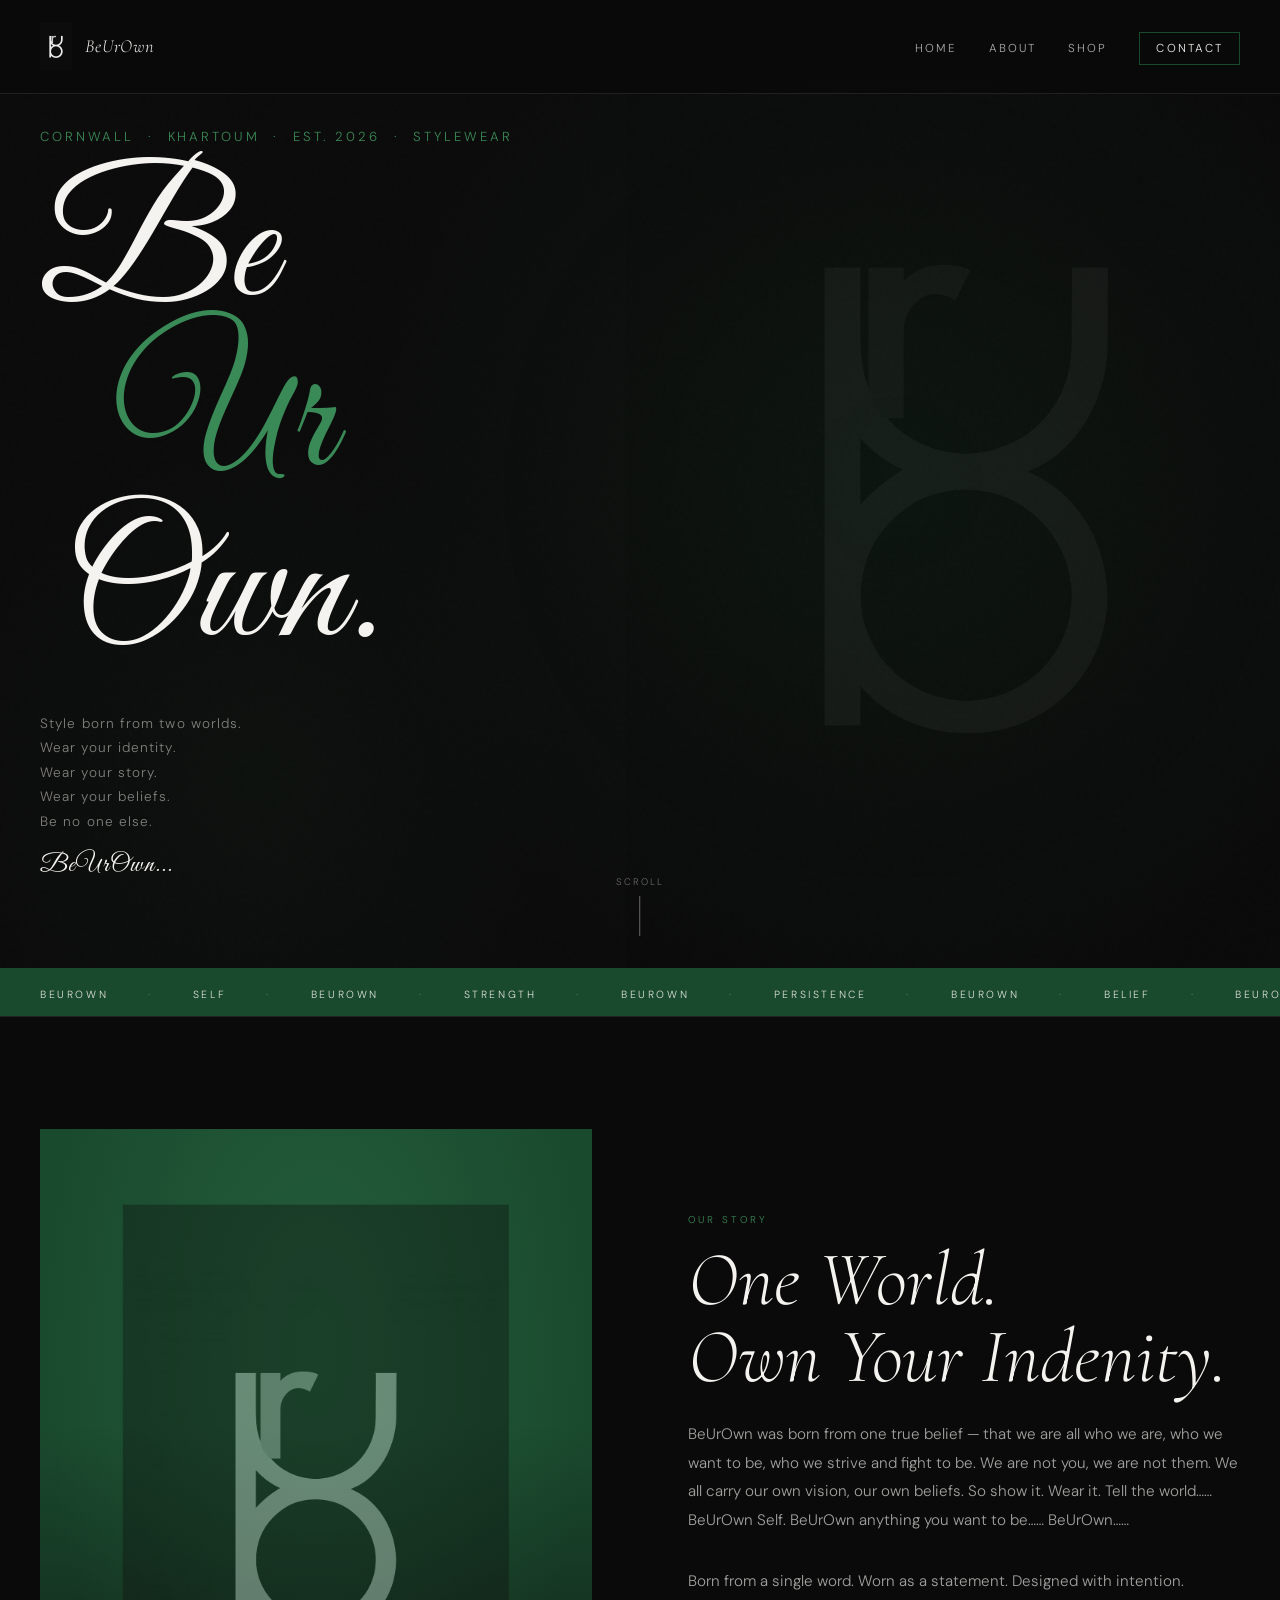
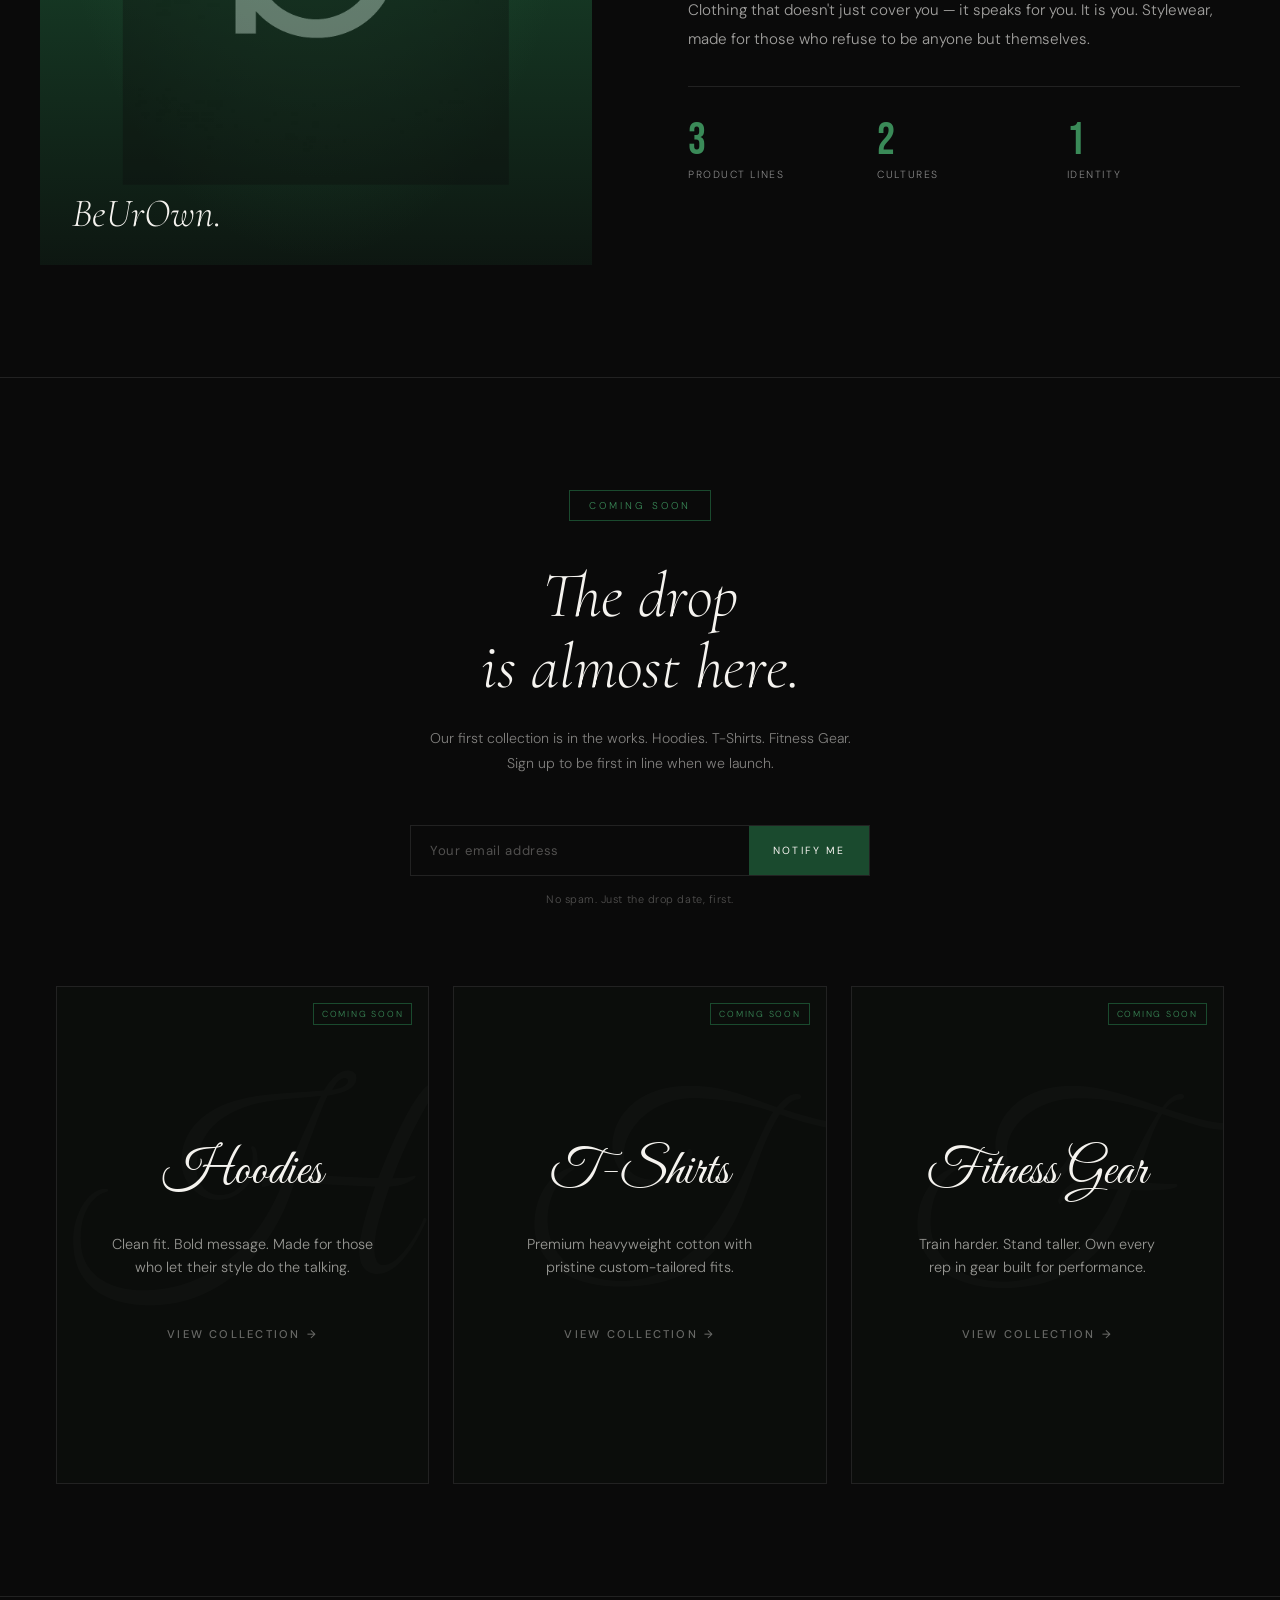
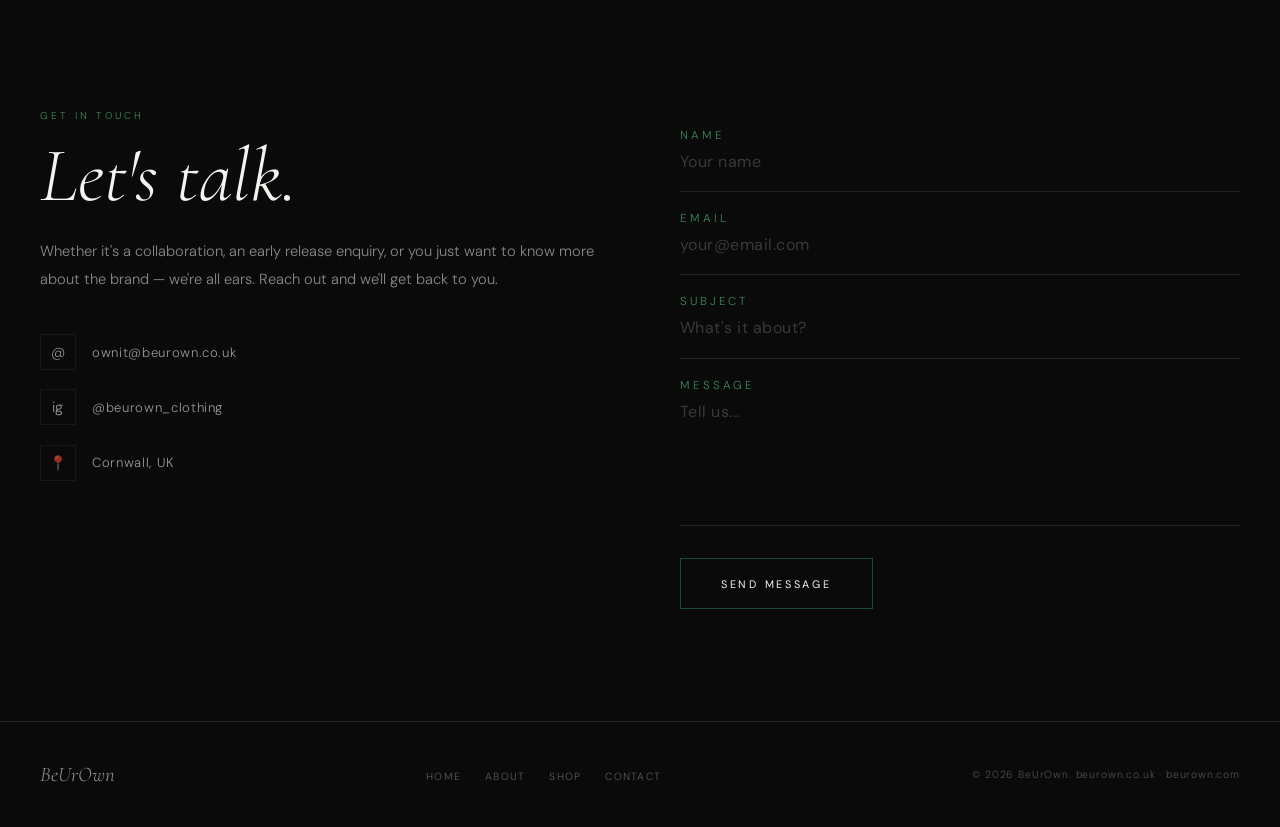
==== commit 36ff6cd1: "Update print statement from 'Hello' to 'Goodbye'" ====
--- a/index.html
+++ b/index.html
@@ -734,7 +734,7 @@
   </div>
 
   <div class="hero-content">
-    <p class="hero-eyebrow">Cornwall &nbsp;·&nbsp; Khartoum &nbsp;·&nbsp; Est. 2025 &nbsp;·&nbsp; Stylewear</p>
+    <p class="hero-eyebrow">Cornwall &nbsp;·&nbsp; Khartoum &nbsp;·&nbsp; Est. 2026 &nbsp;·&nbsp; Stylewear</p>
     <h1 class="hero-title">
       Be<span class="line2">Ur</span><span class="line3">Own.</span>
     </h1>
@@ -951,7 +951,7 @@
     <li><a href="#shop">Shop</a></li>
     <li><a href="#contact">Contact</a></li>
   </ul>
-  <p class="footer-copy">© 2025 BeUrOwn. beurown.co.uk · beurown.com</p>
+  <p class="footer-copy">© 2026 BeUrOwn. beurown.co.uk · beurown.com</p>
 </footer>
 
 
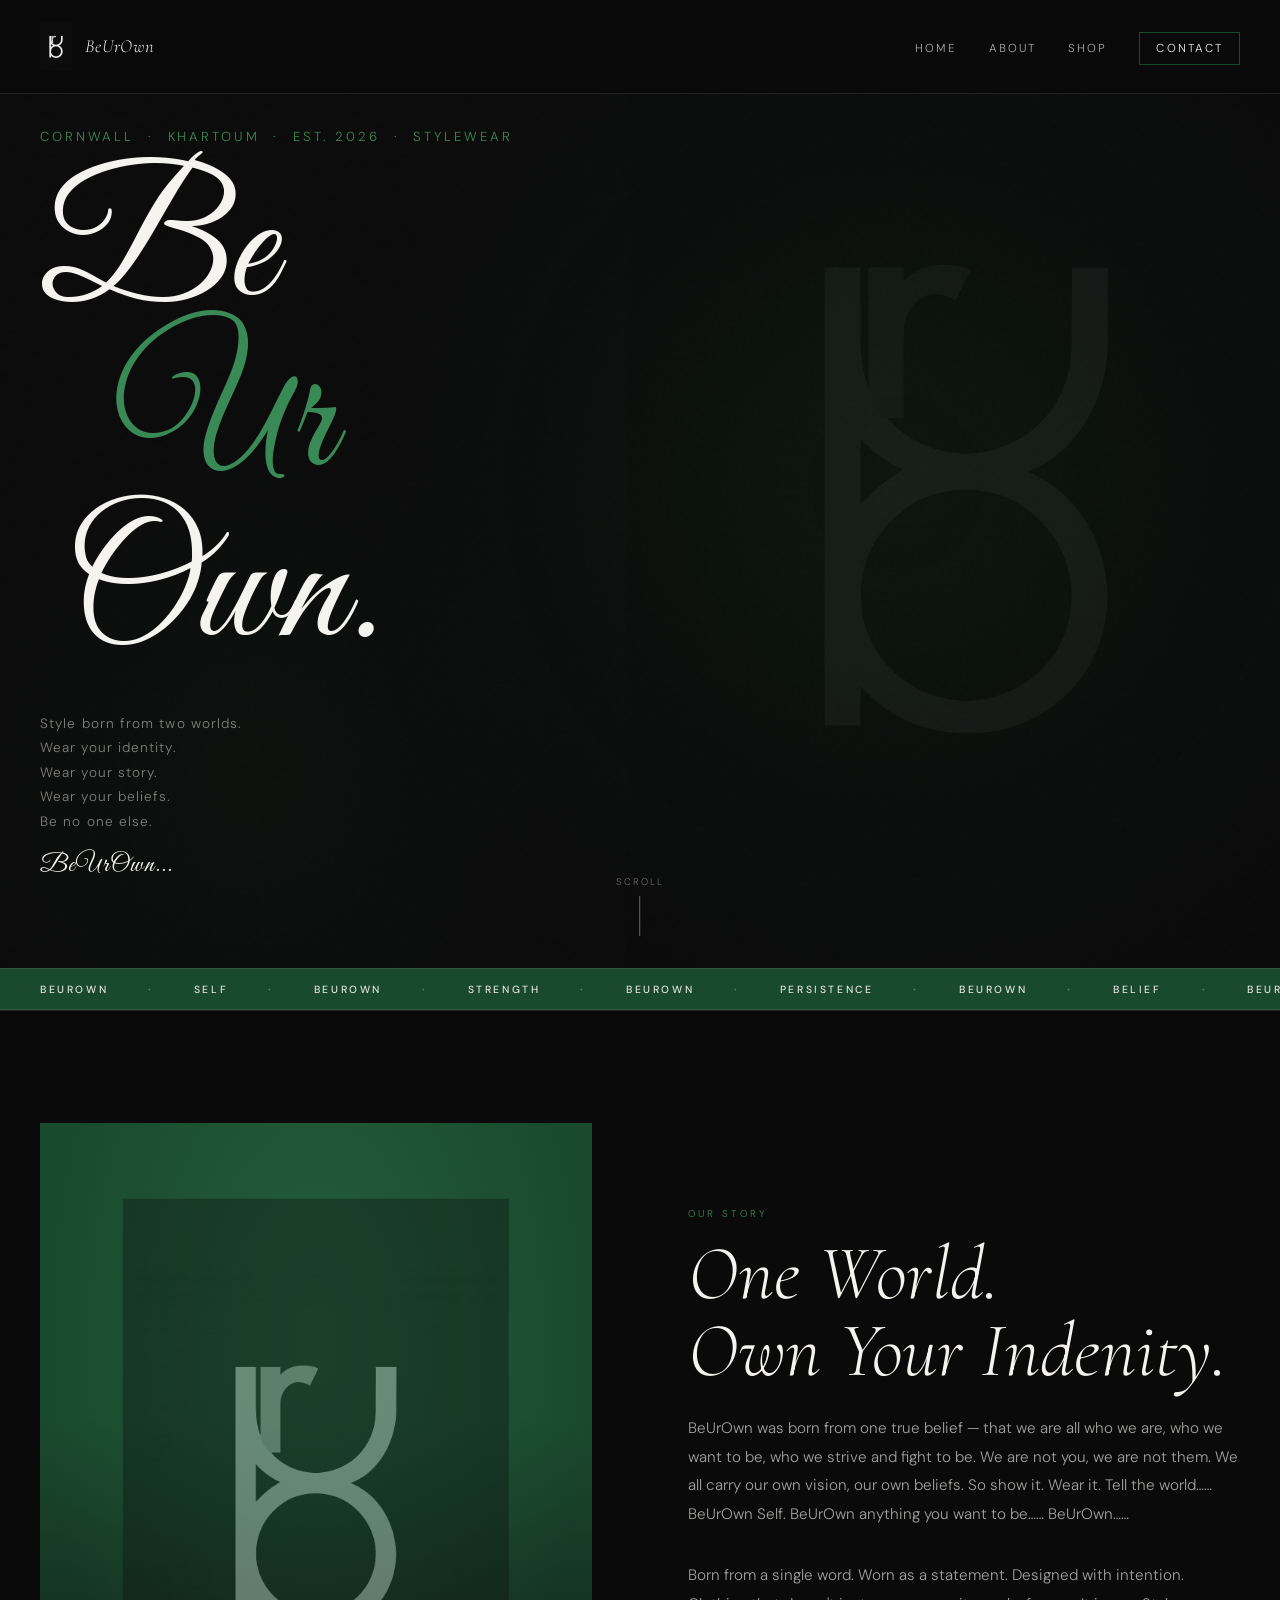
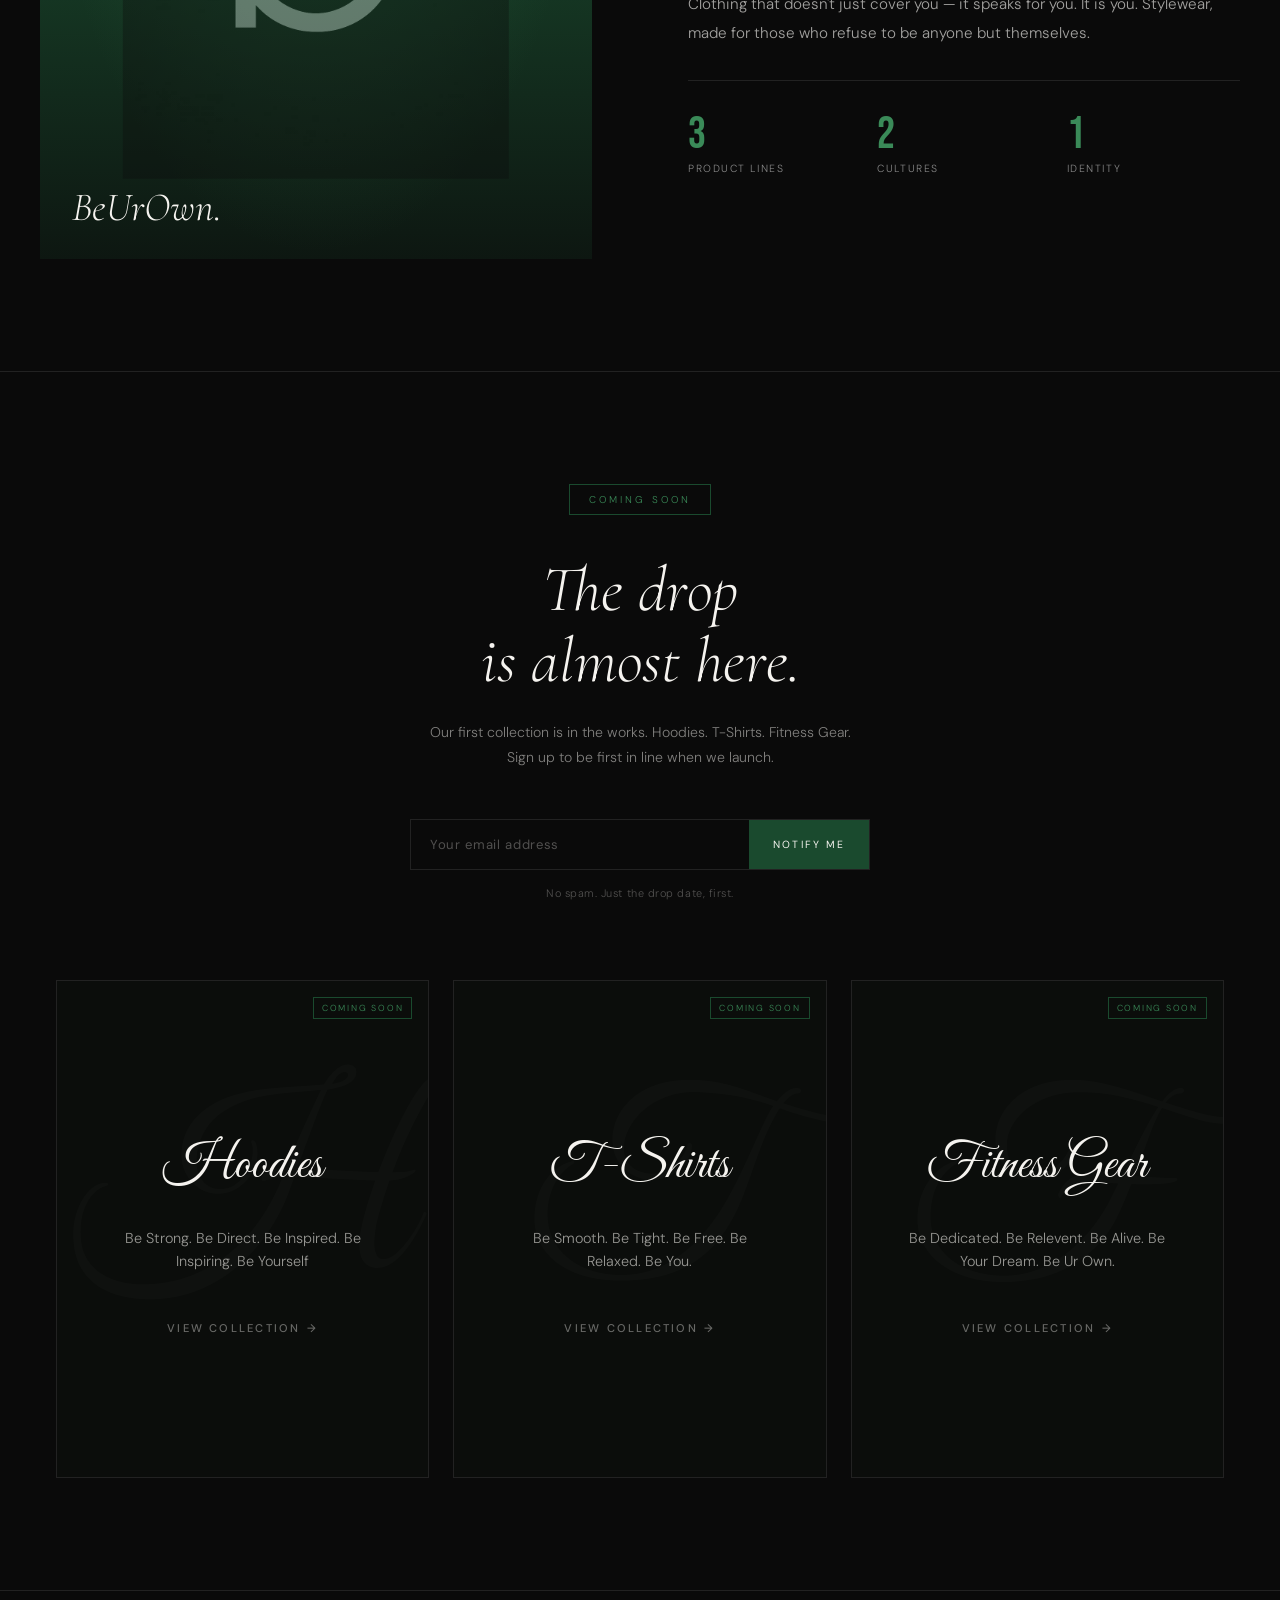
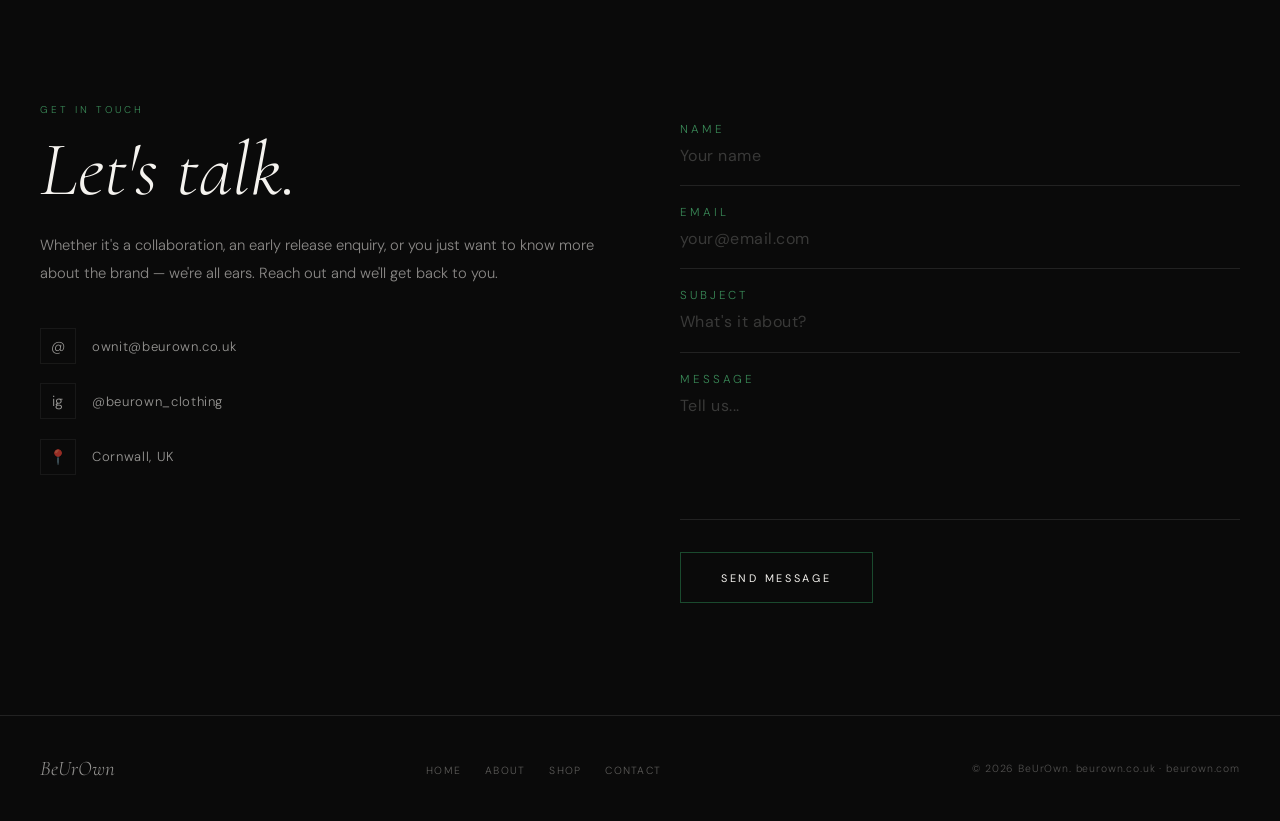
==== commit 76294de9: "Product sayings" ====
--- a/index.html
+++ b/index.html
@@ -856,7 +856,7 @@
             <span>Hoodies</span>
         </h3>
         <p class="product-card-desc">
-            Clean fit. Bold message. Made for those who let their style do the talking.
+            Be Strong. Be Direct. Be Inspired. Be Inspiring. Be Yourself
         </p>
         <div class="product-card-action">
             View Collection <span class="action-arrow">&rarr;</span>
@@ -870,7 +870,7 @@
             <span>T-Shirts</span>
         </h3>
         <p class="product-card-desc">
-            Premium heavyweight cotton with pristine custom-tailored fits.
+            Be Smooth. Be Tight. Be Free. Be Relaxed. Be You. 
         </p>
         <div class="product-card-action">
             View Collection <span class="action-arrow">&rarr;</span>
@@ -884,7 +884,7 @@
             <span>Fitness Gear</span>
         </h3>
         <p class="product-card-desc">
-            Train harder. Stand taller. Own every rep in gear built for performance.
+            Be Dedicated. Be Relevent. Be Alive. Be Your Dream. Be Ur Own.
         </p>
         <div class="product-card-action">
             View Collection <span class="action-arrow">&rarr;</span>
--- a/style.css
+++ b/style.css
@@ -21,15 +21,15 @@
   font-weight: 300;
   overflow-x: hidden;
 }
-======================================================
-   GLOBAL NAVIGATION B
-/* ====================AR LOGO SIZING
+
+/* ==========================================================================
+   GLOBAL NAVIGATION BAR LOGO SIZING
    ========================================================================== */
 
 /* 1. The graphic emblem box */
 .logo-mark {
-  width: 48px;               /* 👈 Blows the graphic up from 37px */
-  height: 72px;              /* 👈 Blows the graphic up from 55px */
+  width: 48px;
+  height: 72px;
   flex-shrink: 0;
 }
 
@@ -37,11 +37,12 @@
 .nav-wordmark {
   font-family: 'Cormorant Garamond', serif;
   font-style: italic;
-  font-size: 1.45rem;        /* 👈 Scales the text up from 1.15rem */
+  font-size: 1.45rem;
   letter-spacing: 0.05em;
   color: var(--white);
   line-height: 1;
 }
+
 /* ==========================================================================
    PRODUCT GRID CONTAINER (3 COLUMNS - ALL CARDS ON ONE ROW)
    ========================================================================== */
@@ -65,18 +66,17 @@
 
 .product-card {
   background: #0a0a0a;
-  min-height: 380px;                    /* Clean uniform fallback height */
-  padding: 4rem 2rem 3rem 2rem;         
+  min-height: 380px;
+  padding: 4rem 2rem 3rem 2rem;
   display: flex;
   flex-direction: column;
-  align-items: center;       
-  justify-content: center;   
-  text-align: center;        
+  align-items: center;
+  justify-content: center;
+  text-align: center;
   position: relative;
   overflow: hidden;
   cursor: pointer;
   border: 1px solid var(--border);
-  /* Added border-color to transition so the glowing edge fades in smoothly */
   transition: transform 0.25s ease, box-shadow 0.25s ease, border-color 0.25s ease;
 }
 
@@ -86,7 +86,7 @@
   position: absolute;
   inset: 0;
   background: #1a4a2e; 
-  opacity: 0;          
+  opacity: 0; 
   transition: opacity 0.25s ease;
   z-index: 1;
   pointer-events: none;
@@ -100,12 +100,12 @@
 .product-card:hover {
   transform: translateY(-4px);
   box-shadow: 0 8px 24px rgba(0, 196, 107, 0.15);
-  border-color: rgba(0, 196, 107, 0.4) !important; /* Forces the border to go bright green */
+  border-color: rgba(0, 196, 107, 0.4) !important;
 }
 
 /* 2. Seamlessly Triggers the Subtle Green Background Tint */
 .product-card:hover::before {
-  opacity: 0.08; /* Fades in the subtle green overlay sheet */
+  opacity: 0.08;
 }
 
 /* 3. Giant Script Font Background Letter Asset */
@@ -115,7 +115,7 @@
   color: rgba(245, 243, 239, 0.02) !important; 
   line-height: 1;
   position: absolute !important;
-  top: 45%;  
+  top: 45%; 
   left: 50%;
   transform: translate(-50%, -50%);
   z-index: 1;
@@ -163,7 +163,7 @@
   position: absolute;
   left: 0;
   bottom: -6px;
-  width: 0%; /* Hidden by default */
+  width: 0%;
   height: 2px;
   background: #00c46b;
   transition: width 0.25s ease;
@@ -181,7 +181,7 @@
   line-height: 1.6;
   color: rgba(245, 243, 239, 0.6);
   margin-bottom: 2rem;
-  max-width: 85%; /* Airy line breaks */
+  max-width: 85%;
   z-index: 2;
 }
 
@@ -225,53 +225,141 @@
 /* Fix for 2-column sub-pages to maintain the sleek homepage proportions */
 .categories-grid.inner-grid, 
 .product-grid.inner-grid {
-    display: grid;
-    grid-template-columns: repeat(2, 1fr); /* Keeps them perfectly proportioned */
-    justify-content: center; /* Centers the two blocks on the screen */
-    gap: 30px; /* Matches your homepage spacing */
-    max-width: 100%;
-    margin-top: 5rem;        /* 👈 PRESERVES THE SPACE BELOW THE HEADER */
-    margin-bottom: 5rem;     /* 👈 ADDS BREATHING ROOM ABOVE THE EMAIL FORM */
-    margin-left: auto;       /* 👈 CENTERING HOOK */
-    margin-right: auto;      /* 👈 CENTERING HOOK */
-    padding: 40px 20px; /* Cleans up the left and right edge spacing */
+  display: grid;
+  grid-template-columns: repeat(2, 1fr);
+  justify-content: center;
+  gap: 30px;
+  max-width: 1000px;
+  margin-top: 5rem;
+  margin-bottom: 5rem;
+  margin-left: auto;
+  margin-right: auto;
+  padding: 40px 20px;
 }
 
 /* Keeps it completely responsive on mobile */
 @media (max-width: 768px) {
-    .categories-grid.inner-grid, 
-    .product-grid.inner-grid {
-        grid-template-columns: 1fr;
-        margin-top: 3rem;    /* 👈 slightly tighter spacing for mobile viewports */
-        margin-bottom: 3rem;
-        padding: 20px;
-    }
+  .categories-grid.inner-grid, 
+  .product-grid.inner-grid {
+    grid-template-columns: 1fr;
+    margin-top: 3rem;
+    margin-bottom: 3rem;
+    padding: 20px;
+  }
 }
 
 /* ==========================================================================
    SUB-PAGE GRADIENT BACKGROUND (REPLACES THE FLAT GREY WRAPPER)
    ========================================================================== */
 .categories-section {
-    /* Smooth transition blending from #0a0a0a/dark green at the bottom to #1a4a2e at the top */
-    background: linear-gradient(to top, #06120b 0%, #0a0a0a 40%, #1a4a2e 100%);
-    padding: 60px 0; /* Ensures ample spacing around the grid */
-    width: 100%;
-}
-
-/* Ensures the inner cards stand out crisply as solid black blocks against the gradient */
+  background: linear-gradient(to top, #06120b 0%, #0a0a0a 40%, #1a4a2e 100%);
+  padding: 60px 0;
+  width: 100%;
+}
+
 .categories-section .product-card {
-    background: #0a0a0a !important;
-}
-
-/* Removes the side constraints on sub-pages so the background stretches completely */
+  background: #0a0a0a !important;
+}
+
 .categories-section, 
 .product-grid.inner-grid {
-    width: 100% !important;
-    max-width: 100% !important;
-}
-
-/* If the grey bars persist, it means a parent wrapper container has padding we need to negate */
+  width: 100% !important;
+  max-width: 100% !important;
+}
+
 main, .main-content, #wrapper {
-    padding-left: 0 !important;
-    padding-right: 0 !important;
-}
+  padding-left: 0 !important;
+  padding-right: 0 !important;
+}
+
+/* ==========================================================================
+   GLOBAL MARQUEE STRIP & POSITIONED HERO SCROLL INDICATOR
+   ========================================================================== */
+
+.marquee-outer-container {
+  position: relative;
+  width: 100%;
+}
+
+.marquee-strip {
+  background: var(--green);
+  padding: 0.85rem 0;
+  overflow: hidden;
+  white-space: nowrap;
+  width: 100%;
+  display: flex;
+  align-items: center;
+  border-top: 1px solid var(--border);
+  border-bottom: 1px solid var(--border);
+}
+
+.marquee-inner {
+  display: inline-flex;
+  white-space: nowrap;
+  animation: marqueeGlobal 25s linear infinite;
+}
+
+.marquee-inner span {
+  font-family: 'DM Sans', sans-serif;
+  font-size: 0.75rem;
+  font-weight: 500;
+  letter-spacing: 0.2em;
+  text-transform: uppercase;
+  padding: 0 1.5rem;
+  color: var(--white);
+}
+
+.marquee-inner .dot {
+  color: var(--green-accent);
+  font-weight: 700;
+  padding: 0;
+}
+
+.hero-scroll-global {
+  position: absolute;
+  top: 0%;
+  left: 50%;
+  transform: translate(-50%, -110%);
+  display: flex !important;
+  flex-direction: column !important;
+  align-items: center !important;
+  justify-content: center !important;
+  gap: 4px !important;
+  z-index: 99999 !important;
+  pointer-events: none;
+  text-align: center;
+  width: 100px !important;
+}
+
+.hero-scroll-global span {
+  font-size: 10px !important;
+  letter-spacing: 2px !important;
+  text-transform: uppercase !important;
+  color: #ffffff !important;
+  line-height: 1 !important;
+  display: block !important;
+}
+
+.hero-scroll-global-line {
+  width: 1px !important;
+  height: 18px !important;
+  background-color: #ffffff !important;
+  display: block !important;
+  margin: 0 auto !important;
+  transform-origin: top;
+  animation: scrollLineGlobal 2s infinite !important;
+}
+
+/* ── ANIMATION KEYFRAMES ── */
+
+@keyframes marqueeGlobal {
+  from { transform: translateX(0); }
+  to { transform: translateX(-50%); }
+}
+
+@keyframes scrollLineGlobal {
+  0% { transform: scaleY(0); transform-origin: top; }
+  50% { transform: scaleY(1); transform-origin: top; }
+  51% { transform: scaleY(1); transform-origin: bottom; }
+  100% { transform: scaleY(0); transform-origin: bottom; }
+}
